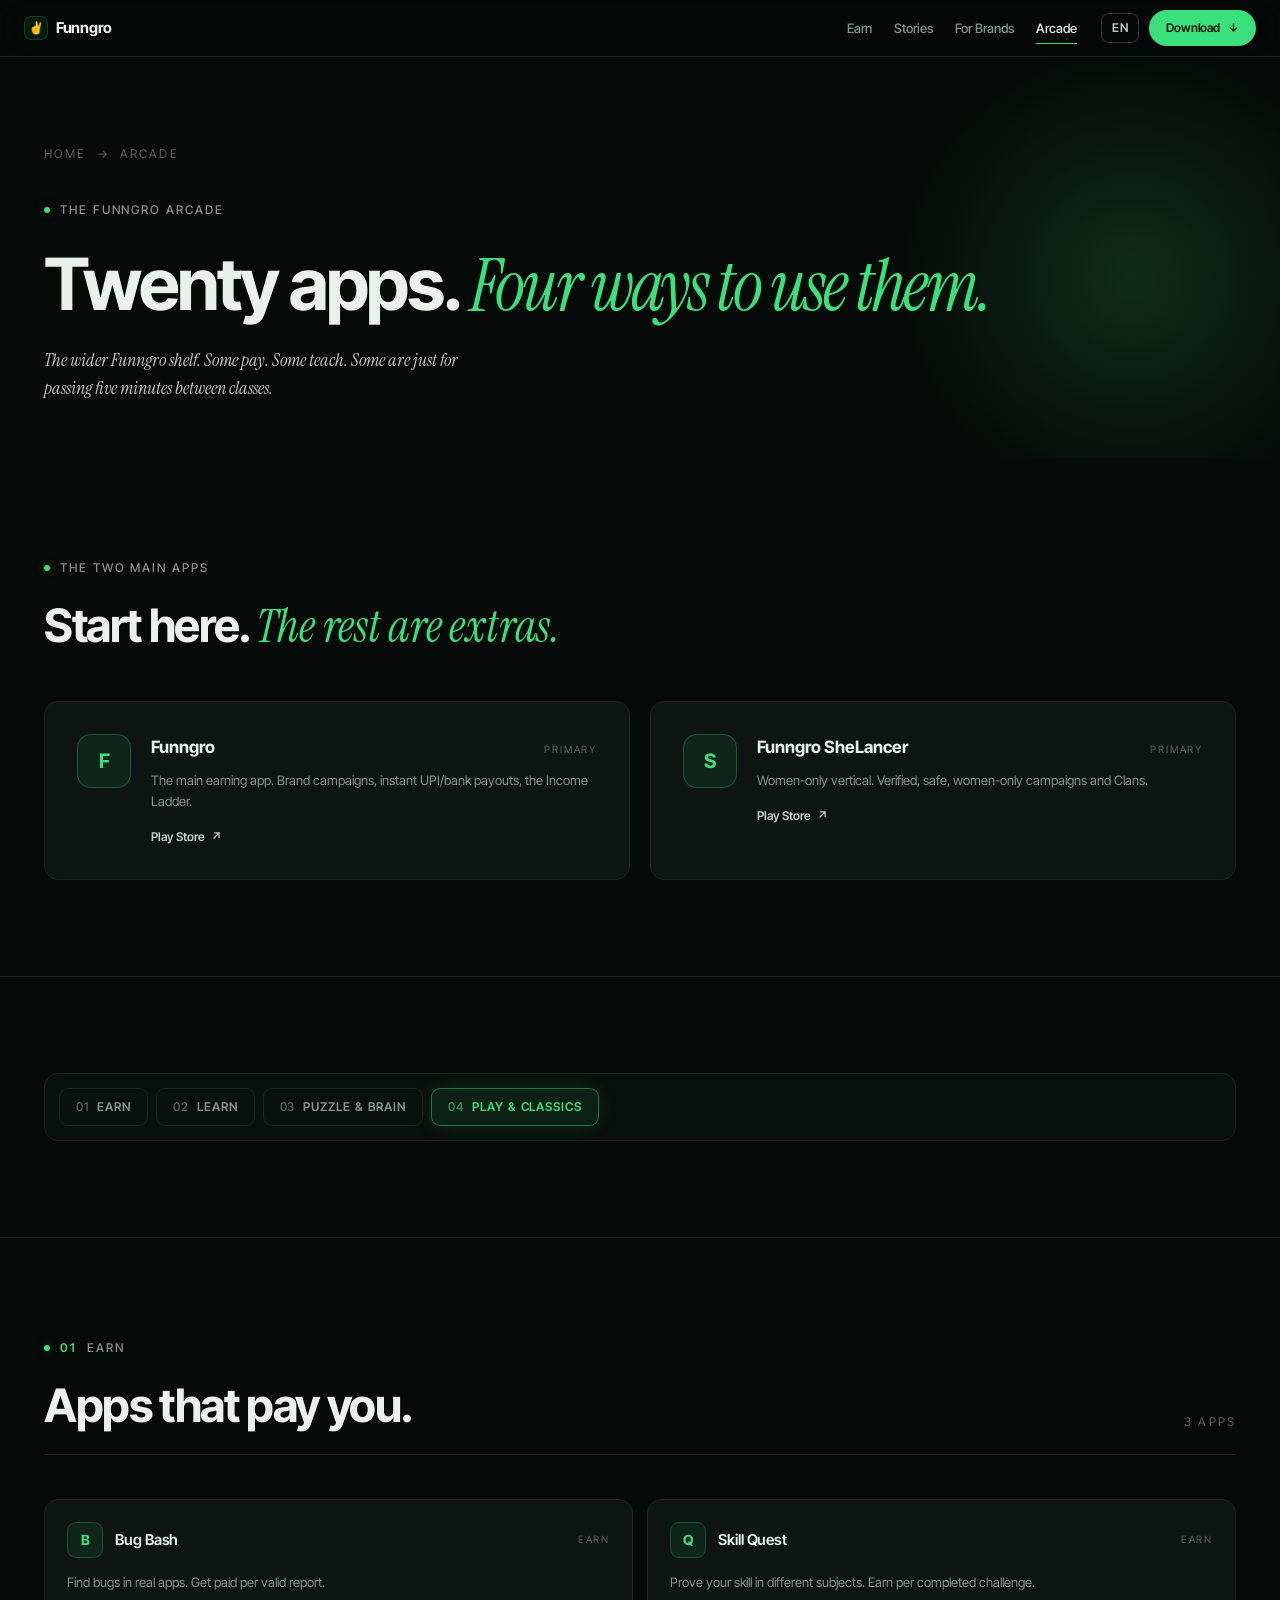
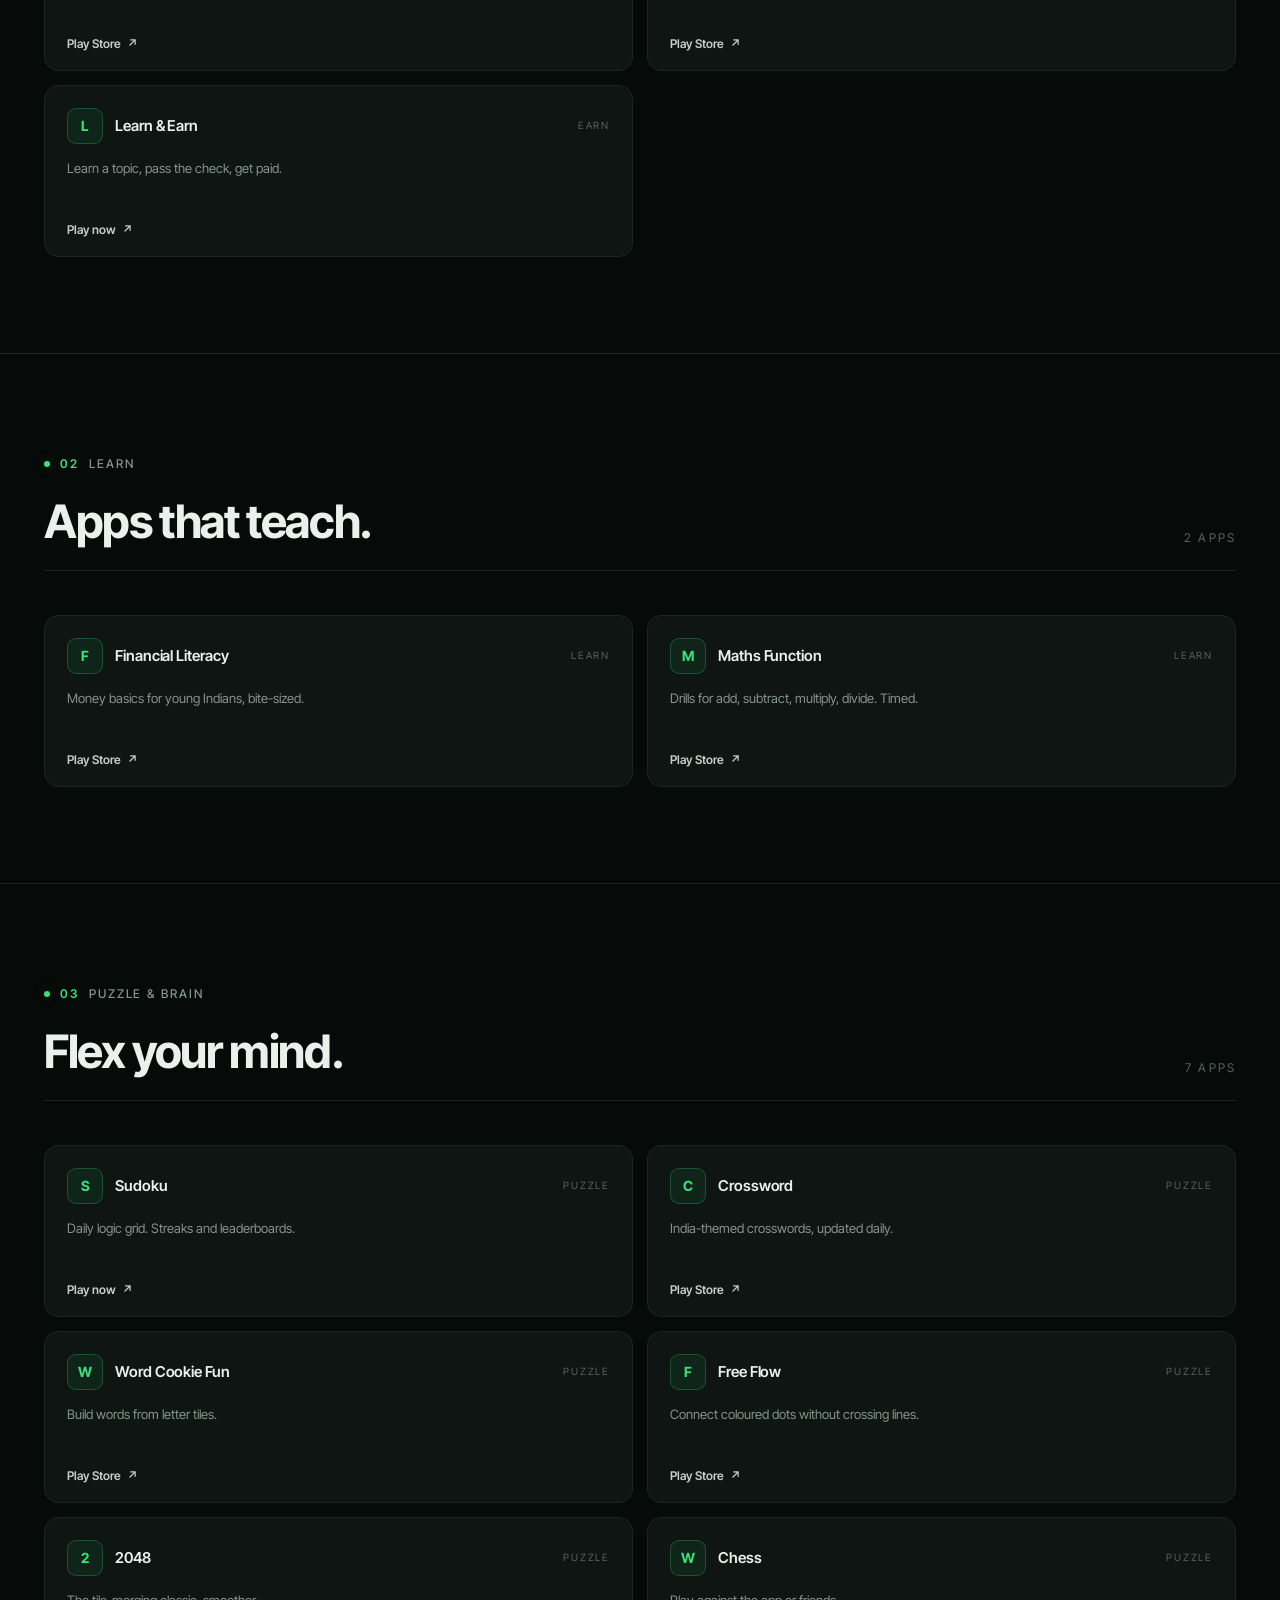
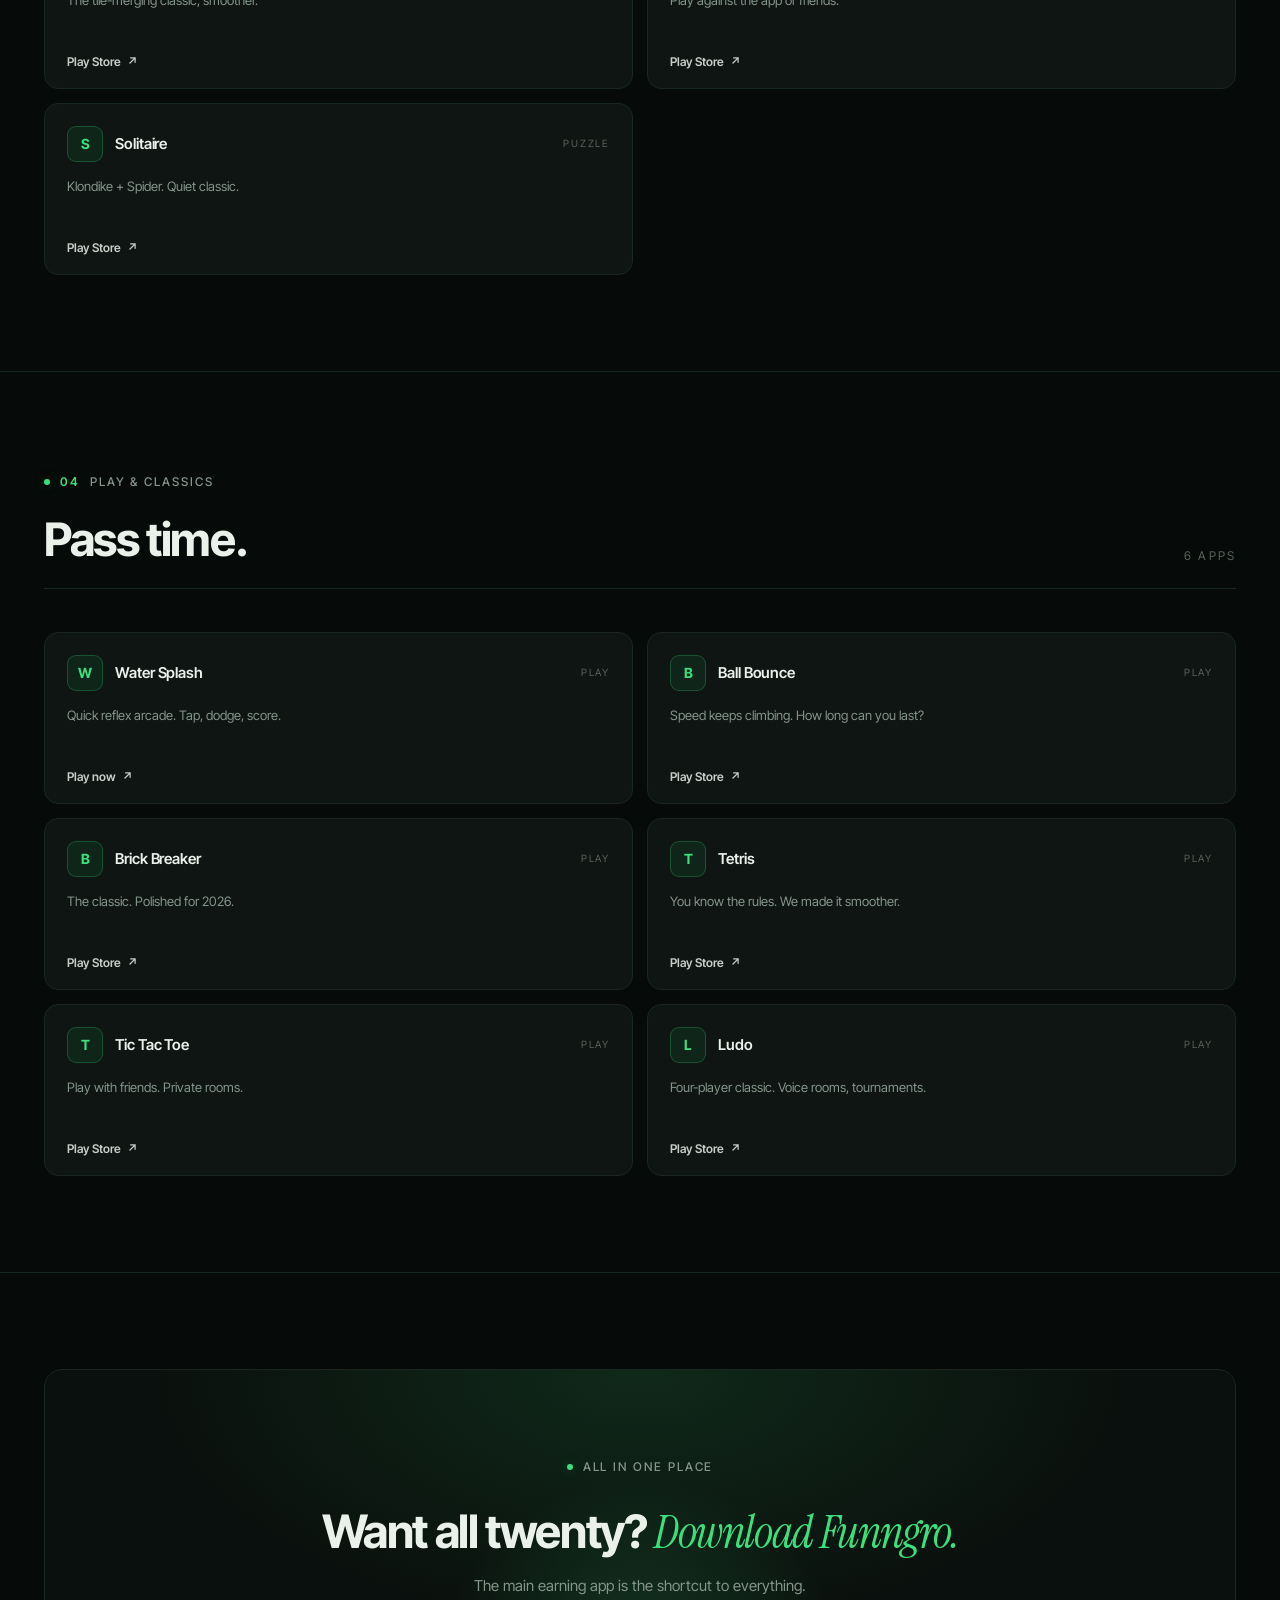
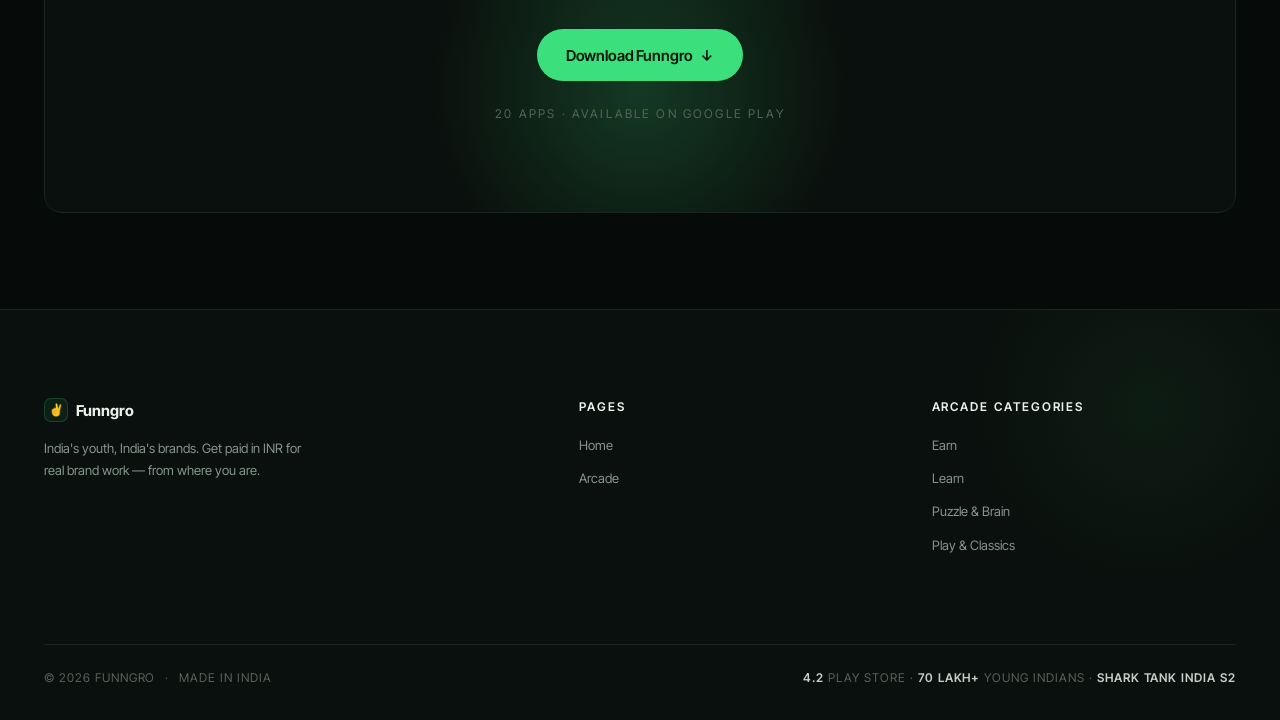
==== arcade.html @ df50f599 "Add files via upload" ====
<!doctype html>
<html lang="en">
<head>
<meta charset="utf-8" />
<meta name="viewport" content="width=device-width,initial-scale=1,viewport-fit=cover" />
<meta name="theme-color" content="#060A08" />

<title>Funngro Arcade — twenty apps across earn, learn, puzzle &amp; play</title>
<meta name="description" content="Funngro Arcade is the wider Funngro shelf: twenty apps across four categories — Earn, Learn, Puzzle &amp; Brain and Play &amp; Classics." />
<link rel="canonical" href="https://REPLACE-ME.vercel.app/arcade.html" />

<meta property="og:type" content="website" />
<meta property="og:title" content="Funngro Arcade — twenty apps across four categories" />
<meta property="og:description" content="Some pay, some teach, some are for passing five minutes between classes." />
<meta property="og:image" content="./og-image.png" />
<meta name="twitter:card" content="summary_large_image" />
<meta name="twitter:title" content="Funngro Arcade — twenty apps across four categories" />
<meta name="twitter:description" content="Earn, Learn, Puzzle &amp; Brain, Play &amp; Classics — the wider Funngro shelf." />

<link rel="preconnect" href="https://fonts.googleapis.com">
<link rel="preconnect" href="https://fonts.gstatic.com" crossorigin>
<link href="https://fonts.googleapis.com/css2?family=Inter+Tight:wght@400;500;600;700;800&family=Instrument+Serif:ital@0;1&display=swap" rel="stylesheet">
<link rel="stylesheet" href="./styles.css">
</head>
<body>

<header class="header" id="site-header">
  <div class="header-inner">
    <a href="./index.html" class="brand" aria-label="Funngro home">
      <span class="brand-mark" aria-hidden="true">✌</span><span>Funngro</span>
    </a>

    <button class="nav-toggle" type="button" aria-label="Toggle navigation" aria-expanded="false" aria-controls="site-nav">
      <span></span>
    </button>

    <nav class="nav" id="site-nav" aria-label="Primary">
      <a href="./index.html">Earn</a>
      <a href="./index.html#stories">Stories</a>
      <a href="./index.html#brands">For Brands</a>
      <a href="./arcade.html" class="active">Arcade</a>
    </nav>

    <div class="header-actions">
      <button class="lang" type="button" aria-label="Language: English">EN</button>
      <a class="btn btn-primary btn-sm" href="https://play.google.com/store/apps/details?id=com.funngro" target="_blank" rel="noopener">Download <span class="arrow down" aria-hidden="true">↓</span></a>
    </div>
  </div>
</header>

<main>

<!-- ARCADE HERO -->
<section class="arcade-hero">
  <div class="container">
    <nav class="crumbs reveal" aria-label="Breadcrumb">
      <a href="./index.html">Home</a>
      <span aria-hidden="true">→</span>
      <span aria-current="page">Arcade</span>
    </nav>
    <div class="reveal">
      <div class="section-label">The Funngro Arcade</div>
      <h1 class="arcade-title">Twenty apps. <em>Four ways to use them.</em></h1>
      <p class="arcade-lede">The wider Funngro shelf. Some pay. Some teach. Some are just for passing five minutes between classes.</p>
    </div>
  </div>
</section>

<!-- TWO MAIN APPS -->
<section class="section section--flush">
  <div class="container">
    <div class="reveal">
      <div class="section-label">The two main apps</div>
      <h2 class="h2">Start here. <em class="accent-i">The rest are extras.</em></h2>
    </div>
    <div class="twoapps reveal">
      <a class="twoapp" href="https://play.google.com/store/apps/details?id=com.funngro" target="_blank" rel="noopener">
        <span class="twoapp-tile" aria-hidden="true">F</span>
        <div>
          <div class="twoapp-head"><h3 class="twoapp-name">Funngro</h3><span class="twoapp-tag">Primary</span></div>
          <p class="twoapp-desc">The main earning app. Brand campaigns, instant UPI/bank payouts, the Income Ladder.</p>
          <span class="twoapp-cta">Play Store <span class="arrow" aria-hidden="true">↗</span></span>
        </div>
      </a>
      <a class="twoapp" href="https://play.google.com/store/apps/details?id=com.funngro" target="_blank" rel="noopener">
        <span class="twoapp-tile" aria-hidden="true">S</span>
        <div>
          <div class="twoapp-head"><h3 class="twoapp-name">Funngro SheLancer</h3><span class="twoapp-tag">Primary</span></div>
          <p class="twoapp-desc">Women-only vertical. Verified, safe, women-only campaigns and Clans.</p>
          <span class="twoapp-cta">Play Store <span class="arrow" aria-hidden="true">↗</span></span>
        </div>
      </a>
    </div>
  </div>
</section>

<!-- CATEGORY NAV -->
<section class="section">
  <div class="container">
    <nav class="catnav reveal" id="catnav" aria-label="Arcade categories">
      <button class="catbtn" data-cat="earn" type="button"><span class="num">01</span>Earn</button>
      <button class="catbtn" data-cat="learn" type="button"><span class="num">02</span>Learn</button>
      <button class="catbtn" data-cat="puzzle" type="button"><span class="num">03</span>Puzzle &amp; Brain</button>
      <button class="catbtn" data-cat="play" type="button"><span class="num">04</span>Play &amp; Classics</button>
    </nav>
  </div>
</section>

<!-- SECTION 01 — EARN -->
<section class="section" id="cat-earn">
  <div class="container">
    <div class="cat-section-head reveal">
      <div class="section-label"><span class="num">01</span> Earn</div>
      <h2 class="h2">Apps that pay you.</h2>
      <span class="cat-section-count">3 apps</span>
    </div>
    <ul class="cat-grid" data-stagger>
      <li><article class="acard">
        <div class="acard-head"><span class="acard-tile" aria-hidden="true">B</span><h3 class="acard-title">Bug Bash</h3><span class="acard-tag">Earn</span></div>
        <p class="acard-desc">Find bugs in real apps. Get paid per valid report.</p>
        <a class="acard-cta" href="https://play.google.com/store/apps/details?id=com.funngro" target="_blank" rel="noopener" aria-label="Play Store — Bug Bash">Play Store <span class="arrow" aria-hidden="true">↗</span></a>
      </article></li>
      <li><article class="acard">
        <div class="acard-head"><span class="acard-tile" aria-hidden="true">Q</span><h3 class="acard-title">Skill Quest</h3><span class="acard-tag">Earn</span></div>
        <p class="acard-desc">Prove your skill in different subjects. Earn per completed challenge.</p>
        <a class="acard-cta" href="https://play.google.com/store/apps/details?id=com.funngro" target="_blank" rel="noopener" aria-label="Play Store — Skill Quest">Play Store <span class="arrow" aria-hidden="true">↗</span></a>
      </article></li>
      <li><article class="acard">
        <div class="acard-head"><span class="acard-tile" aria-hidden="true">L</span><h3 class="acard-title">Learn &amp; Earn</h3><span class="acard-tag">Earn</span></div>
        <p class="acard-desc">Learn a topic, pass the check, get paid.</p>
        <a class="acard-cta" href="https://play.google.com/store/apps/details?id=com.funngro" target="_blank" rel="noopener" aria-label="Play now — Learn and Earn">Play now <span class="arrow" aria-hidden="true">↗</span></a>
      </article></li>
    </ul>
  </div>
</section>

<!-- SECTION 02 — LEARN -->
<section class="section" id="cat-learn">
  <div class="container">
    <div class="cat-section-head reveal">
      <div class="section-label"><span class="num">02</span> Learn</div>
      <h2 class="h2">Apps that teach.</h2>
      <span class="cat-section-count">2 apps</span>
    </div>
    <ul class="cat-grid" data-stagger>
      <li><article class="acard">
        <div class="acard-head"><span class="acard-tile" aria-hidden="true">F</span><h3 class="acard-title">Financial Literacy</h3><span class="acard-tag">Learn</span></div>
        <p class="acard-desc">Money basics for young Indians, bite-sized.</p>
        <a class="acard-cta" href="https://play.google.com/store/apps/details?id=com.funngro" target="_blank" rel="noopener" aria-label="Play Store — Financial Literacy">Play Store <span class="arrow" aria-hidden="true">↗</span></a>
      </article></li>
      <li><article class="acard">
        <div class="acard-head"><span class="acard-tile" aria-hidden="true">M</span><h3 class="acard-title">Maths Function</h3><span class="acard-tag">Learn</span></div>
        <p class="acard-desc">Drills for add, subtract, multiply, divide. Timed.</p>
        <a class="acard-cta" href="https://play.google.com/store/apps/details?id=com.funngro" target="_blank" rel="noopener" aria-label="Play Store — Maths Function">Play Store <span class="arrow" aria-hidden="true">↗</span></a>
      </article></li>
    </ul>
  </div>
</section>

<!-- SECTION 03 — PUZZLE & BRAIN -->
<section class="section" id="cat-puzzle">
  <div class="container">
    <div class="cat-section-head reveal">
      <div class="section-label"><span class="num">03</span> Puzzle &amp; Brain</div>
      <h2 class="h2">Flex your mind.</h2>
      <span class="cat-section-count">7 apps</span>
    </div>
    <ul class="cat-grid" data-stagger>
      <li><article class="acard">
        <div class="acard-head"><span class="acard-tile" aria-hidden="true">S</span><h3 class="acard-title">Sudoku</h3><span class="acard-tag">Puzzle</span></div>
        <p class="acard-desc">Daily logic grid. Streaks and leaderboards.</p>
        <a class="acard-cta" href="https://play.google.com/store/apps/details?id=com.funngro" target="_blank" rel="noopener" aria-label="Play now — Sudoku">Play now <span class="arrow" aria-hidden="true">↗</span></a>
      </article></li>
      <li><article class="acard">
        <div class="acard-head"><span class="acard-tile" aria-hidden="true">C</span><h3 class="acard-title">Crossword</h3><span class="acard-tag">Puzzle</span></div>
        <p class="acard-desc">India-themed crosswords, updated daily.</p>
        <a class="acard-cta" href="https://play.google.com/store/apps/details?id=com.funngro" target="_blank" rel="noopener" aria-label="Play Store — Crossword">Play Store <span class="arrow" aria-hidden="true">↗</span></a>
      </article></li>
      <li><article class="acard">
        <div class="acard-head"><span class="acard-tile" aria-hidden="true">W</span><h3 class="acard-title">Word Cookie Fun</h3><span class="acard-tag">Puzzle</span></div>
        <p class="acard-desc">Build words from letter tiles.</p>
        <a class="acard-cta" href="https://play.google.com/store/apps/details?id=com.funngro" target="_blank" rel="noopener" aria-label="Play Store — Word Cookie Fun">Play Store <span class="arrow" aria-hidden="true">↗</span></a>
      </article></li>
      <li><article class="acard">
        <div class="acard-head"><span class="acard-tile" aria-hidden="true">F</span><h3 class="acard-title">Free Flow</h3><span class="acard-tag">Puzzle</span></div>
        <p class="acard-desc">Connect coloured dots without crossing lines.</p>
        <a class="acard-cta" href="https://play.google.com/store/apps/details?id=com.funngro" target="_blank" rel="noopener" aria-label="Play Store — Free Flow">Play Store <span class="arrow" aria-hidden="true">↗</span></a>
      </article></li>
      <li><article class="acard">
        <div class="acard-head"><span class="acard-tile" aria-hidden="true">2</span><h3 class="acard-title">2048</h3><span class="acard-tag">Puzzle</span></div>
        <p class="acard-desc">The tile-merging classic, smoother.</p>
        <a class="acard-cta" href="https://play.google.com/store/apps/details?id=com.funngro" target="_blank" rel="noopener" aria-label="Play Store — 2048">Play Store <span class="arrow" aria-hidden="true">↗</span></a>
      </article></li>
      <li><article class="acard">
        <div class="acard-head"><span class="acard-tile" aria-hidden="true">W</span><h3 class="acard-title">Chess</h3><span class="acard-tag">Puzzle</span></div>
        <p class="acard-desc">Play against the app or friends.</p>
        <a class="acard-cta" href="https://play.google.com/store/apps/details?id=com.funngro" target="_blank" rel="noopener" aria-label="Play Store — Chess">Play Store <span class="arrow" aria-hidden="true">↗</span></a>
      </article></li>
      <li><article class="acard">
        <div class="acard-head"><span class="acard-tile" aria-hidden="true">S</span><h3 class="acard-title">Solitaire</h3><span class="acard-tag">Puzzle</span></div>
        <p class="acard-desc">Klondike + Spider. Quiet classic.</p>
        <a class="acard-cta" href="https://play.google.com/store/apps/details?id=com.funngro" target="_blank" rel="noopener" aria-label="Play Store — Solitaire">Play Store <span class="arrow" aria-hidden="true">↗</span></a>
      </article></li>
    </ul>
  </div>
</section>

<!-- SECTION 04 — PLAY & CLASSICS -->
<section class="section" id="cat-play">
  <div class="container">
    <div class="cat-section-head reveal">
      <div class="section-label"><span class="num">04</span> Play &amp; Classics</div>
      <h2 class="h2">Pass time.</h2>
      <span class="cat-section-count">6 apps</span>
    </div>
    <ul class="cat-grid" data-stagger>
      <li><article class="acard">
        <div class="acard-head"><span class="acard-tile" aria-hidden="true">W</span><h3 class="acard-title">Water Splash</h3><span class="acard-tag">Play</span></div>
        <p class="acard-desc">Quick reflex arcade. Tap, dodge, score.</p>
        <a class="acard-cta" href="https://play.google.com/store/apps/details?id=com.funngro" target="_blank" rel="noopener" aria-label="Play now — Water Splash">Play now <span class="arrow" aria-hidden="true">↗</span></a>
      </article></li>
      <li><article class="acard">
        <div class="acard-head"><span class="acard-tile" aria-hidden="true">B</span><h3 class="acard-title">Ball Bounce</h3><span class="acard-tag">Play</span></div>
        <p class="acard-desc">Speed keeps climbing. How long can you last?</p>
        <a class="acard-cta" href="https://play.google.com/store/apps/details?id=com.funngro" target="_blank" rel="noopener" aria-label="Play Store — Ball Bounce">Play Store <span class="arrow" aria-hidden="true">↗</span></a>
      </article></li>
      <li><article class="acard">
        <div class="acard-head"><span class="acard-tile" aria-hidden="true">B</span><h3 class="acard-title">Brick Breaker</h3><span class="acard-tag">Play</span></div>
        <p class="acard-desc">The classic. Polished for 2026.</p>
        <a class="acard-cta" href="https://play.google.com/store/apps/details?id=com.funngro" target="_blank" rel="noopener" aria-label="Play Store — Brick Breaker">Play Store <span class="arrow" aria-hidden="true">↗</span></a>
      </article></li>
      <li><article class="acard">
        <div class="acard-head"><span class="acard-tile" aria-hidden="true">T</span><h3 class="acard-title">Tetris</h3><span class="acard-tag">Play</span></div>
        <p class="acard-desc">You know the rules. We made it smoother.</p>
        <a class="acard-cta" href="https://play.google.com/store/apps/details?id=com.funngro" target="_blank" rel="noopener" aria-label="Play Store — Tetris">Play Store <span class="arrow" aria-hidden="true">↗</span></a>
      </article></li>
      <li><article class="acard">
        <div class="acard-head"><span class="acard-tile" aria-hidden="true">T</span><h3 class="acard-title">Tic Tac Toe</h3><span class="acard-tag">Play</span></div>
        <p class="acard-desc">Play with friends. Private rooms.</p>
        <a class="acard-cta" href="https://play.google.com/store/apps/details?id=com.funngro" target="_blank" rel="noopener" aria-label="Play Store — Tic Tac Toe">Play Store <span class="arrow" aria-hidden="true">↗</span></a>
      </article></li>
      <li><article class="acard">
        <div class="acard-head"><span class="acard-tile" aria-hidden="true">L</span><h3 class="acard-title">Ludo</h3><span class="acard-tag">Play</span></div>
        <p class="acard-desc">Four-player classic. Voice rooms, tournaments.</p>
        <a class="acard-cta" href="https://play.google.com/store/apps/details?id=com.funngro" target="_blank" rel="noopener" aria-label="Play Store — Ludo">Play Store <span class="arrow" aria-hidden="true">↗</span></a>
      </article></li>
    </ul>
  </div>
</section>

<!-- FINAL CTA -->
<section class="section">
  <div class="container">
    <div class="arcade-cta reveal reveal--scale">
      <div class="section-label">All in one place</div>
      <h2 class="arcade-cta-title">Want all twenty? <em>Download Funngro.</em></h2>
      <p class="arcade-cta-lede">The main earning app is the shortcut to everything.</p>
      <a class="btn btn-primary btn-lg" href="https://play.google.com/store/apps/details?id=com.funngro" target="_blank" rel="noopener">Download Funngro <span class="arrow down" aria-hidden="true">↓</span></a>
      <p class="arcade-cta-meta">20 apps · available on Google Play</p>
    </div>
  </div>
</section>

</main>

<footer class="footer">
  <div class="container">
    <div class="footer-grid">
      <div class="footer-brand">
        <div class="footer-logo"><span class="footer-mark" aria-hidden="true">✌</span><span>Funngro</span></div>
        <p class="footer-blurb">India's youth, India's brands. Get paid in INR for real brand work — from where you are.</p>
      </div>

      <div class="footer-col">
        <h3 class="footer-col-title">Pages</h3>
        <ul>
          <li><a href="./index.html">Home</a></li>
          <li><a href="./arcade.html">Arcade</a></li>
        </ul>
      </div>

      <div class="footer-col">
        <h3 class="footer-col-title">Arcade Categories</h3>
        <ul>
          <li><a href="#cat-earn">Earn</a></li>
          <li><a href="#cat-learn">Learn</a></li>
          <li><a href="#cat-puzzle">Puzzle &amp; Brain</a></li>
          <li><a href="#cat-play">Play &amp; Classics</a></li>
        </ul>
      </div>
    </div>

    <div class="footer-bar">
      <span>© 2026 FUNNGRO</span>
      <span>·</span>
      <span>MADE IN INDIA</span>
      <span style="margin-left:auto"><strong>4.2</strong> PLAY STORE · <strong>70 LAKH+</strong> YOUNG INDIANS · <strong>SHARK TANK INDIA S2</strong></span>
    </div>
  </div>
</footer>

<script src="./script.js" defer></script>
</body>
</html>
---- styles.css ----
/* =========================================================
   Funngro — Professional animated design system
   Static-site ready. No build step. No dependencies.
   ========================================================= */

*,*::before,*::after{box-sizing:border-box;margin:0;padding:0}

:root{
  --bg:#060A08;
  --bg-elev:#0A100D;
  --surface:#0E1512;
  --surface-hi:#131C17;
  --surface-hov:#172420;

  --border:#1A2620;
  --border-hi:#263830;

  --text:#EAF1EB;
  --text-soft:#C4CEC6;
  --text-muted:#84958B;
  --text-dim:#566459;

  --accent:#3BE07C;
  --accent-soft:#6FF0A0;
  --accent-ink:#04150B;
  --accent-glow:rgba(59,224,124,.28);
  --accent-tint:rgba(59,224,124,.08);

  --serif:'Instrument Serif','Iowan Old Style',Georgia,serif;
  --sans:'Inter Tight',-apple-system,BlinkMacSystemFont,'Segoe UI',sans-serif;

  --max:1240px;
  --pad:24px;

  --r-sm:8px;
  --r-md:12px;
  --r-lg:16px;
  --r-pill:999px;

  /* Premium easings */
  --ease:cubic-bezier(.4,0,.2,1);
  --ease-out:cubic-bezier(.16,1,.3,1);
  --ease-expo:cubic-bezier(.19,1,.22,1);
  --ease-circ:cubic-bezier(.075,.82,.165,1);
  --ease-spring:cubic-bezier(.34,1.56,.64,1);
}

html{scroll-behavior:smooth}
body{
  background:var(--bg);
  color:var(--text);
  font-family:var(--sans);
  font-size:15px;
  line-height:1.55;
  -webkit-font-smoothing:antialiased;
  overflow-x:hidden;
}
img,svg{display:block;max-width:100%}
a{color:inherit;text-decoration:none}
button{font:inherit;cursor:pointer;background:none;border:none;color:inherit}
:focus-visible{outline:2px solid var(--accent);outline-offset:3px;border-radius:4px}

/* ---------- SCROLL PROGRESS BAR ---------- */
.scroll-progress{
  position:fixed;top:0;left:0;height:2px;width:0;
  background:linear-gradient(90deg,var(--accent),var(--accent-soft));
  z-index:100;pointer-events:none;
  box-shadow:0 0 12px var(--accent-glow);
  transition:width .08s linear;
}

/* ---------- LAYOUT ---------- */
.container{width:100%;max-width:var(--max);margin:0 auto;padding:0 var(--pad)}
.section{padding:96px 0;border-top:1px solid var(--border);position:relative}
.section--flush{border-top:none}
.accent-i{font-family:var(--serif);font-style:italic;font-weight:400;color:var(--accent);letter-spacing:-.005em}

/* ---------- HEADER ---------- */
.header{
  position:sticky;top:0;z-index:60;
  background:rgba(6,10,8,.78);
  backdrop-filter:saturate(180%) blur(16px);
  -webkit-backdrop-filter:saturate(180%) blur(16px);
  border-bottom:1px solid var(--border);
}
.header-inner{max-width:1440px;margin:0 auto;height:56px;padding:0 var(--pad);display:flex;align-items:center;gap:24px}
.brand{display:inline-flex;align-items:center;gap:8px;font-weight:700;letter-spacing:-.02em;font-size:15px}
.brand-mark{display:grid;place-items:center;width:24px;height:24px;border-radius:7px;background:var(--accent-tint);color:var(--accent);font-size:12px;border:1px solid rgba(59,224,124,.2);transition:transform .5s var(--ease-spring)}
.brand:hover .brand-mark{transform:rotate(-14deg) scale(1.1)}

.nav{display:flex;align-items:center;gap:22px;margin-left:auto}
.nav a{font-size:13px;color:var(--text-muted);font-weight:500;position:relative;transition:color .3s var(--ease)}
.nav a::after{content:'';position:absolute;left:0;right:0;bottom:-6px;height:1px;background:var(--accent);transform:scaleX(0);transform-origin:left;transition:transform .45s var(--ease-expo)}
.nav a:hover{color:var(--text)}
.nav a:hover::after{transform:scaleX(1)}
.nav a.active{color:var(--text)}
.nav a.active::after{transform:scaleX(1)}

.header-actions{display:flex;align-items:center;gap:10px}
.lang{height:30px;padding:0 10px;border-radius:8px;border:1px solid var(--border-hi);color:var(--text-soft);font-size:12px;font-weight:600;letter-spacing:.04em;transition:all .3s var(--ease)}
.lang:hover{border-color:var(--accent);color:var(--accent)}

.nav-toggle{display:none;width:38px;height:38px;border-radius:9px;border:1px solid var(--border-hi);align-items:center;justify-content:center;color:var(--text-soft);transition:all .3s var(--ease)}
.nav-toggle:hover{border-color:var(--accent);color:var(--accent)}
.nav-toggle span{display:block;width:16px;height:1.5px;background:currentColor;position:relative;transition:background .2s var(--ease)}
.nav-toggle span::before,.nav-toggle span::after{content:'';position:absolute;left:0;width:16px;height:1.5px;background:currentColor;transition:transform .4s var(--ease-expo),top .4s var(--ease-expo)}
.nav-toggle span::before{top:-5px}
.nav-toggle span::after{top:5px}
.header.nav-open .nav-toggle span{background:transparent}
.header.nav-open .nav-toggle span::before{top:0;transform:rotate(45deg)}
.header.nav-open .nav-toggle span::after{top:0;transform:rotate(-45deg)}

@media (max-width:960px){
  .nav{
    position:fixed;top:56px;left:0;right:0;
    background:var(--bg-elev);
    border-bottom:1px solid var(--border);
    flex-direction:column;align-items:stretch;
    padding:16px var(--pad) 24px;
    gap:0;margin-left:0;z-index:55;
    transform:translateY(-120%);
    transition:transform .5s var(--ease-expo);
    box-shadow:0 30px 60px -20px rgba(0,0,0,.7);
  }
  .nav a{padding:14px 0;font-size:15px;border-bottom:1px solid var(--border)}
  .nav a::after{display:none}
  .nav a:last-child{border-bottom:none}
  .header.nav-open .nav{transform:translateY(0)}
  .nav-toggle{display:inline-flex;margin-left:auto}
  .header-actions{margin-left:8px}
}
@media (max-width:480px){.lang{display:none}}

/* ---------- BUTTONS ---------- */
.btn{display:inline-flex;align-items:center;justify-content:center;gap:8px;height:44px;padding:0 22px;border-radius:var(--r-pill);border:1px solid transparent;font-size:13px;font-weight:600;letter-spacing:-.01em;white-space:nowrap;position:relative;overflow:hidden;transition:transform .4s var(--ease-spring),background .3s var(--ease),box-shadow .4s var(--ease),border-color .3s var(--ease)}
.btn::before{content:'';position:absolute;inset:0;background:radial-gradient(circle at var(--mx,50%) var(--my,50%),rgba(255,255,255,.15),transparent 40%);opacity:0;transition:opacity .4s var(--ease)}
.btn:hover::before{opacity:1}
.btn:active{transform:translateY(1px) scale(.98)}
.btn-sm{height:36px;padding:0 16px;font-size:12px}
.btn-lg{height:52px;padding:0 28px;font-size:15px}
.btn-primary{background:var(--accent);color:var(--accent-ink)}
.btn-primary:hover{background:var(--accent-soft);transform:translateY(-2px);box-shadow:0 12px 32px -10px var(--accent-glow),0 0 0 6px var(--accent-tint)}
.btn-secondary{background:var(--surface);border-color:var(--border-hi);color:var(--text)}
.btn-secondary:hover{background:var(--surface-hov);border-color:#3A5044;transform:translateY(-2px)}
.btn .arrow{display:inline-block;transition:transform .45s var(--ease-spring)}
.btn:hover .arrow{transform:translateX(3px)}
.btn:hover .arrow.down{transform:translateY(3px)}

/* ---------- SECTION LABEL ---------- */
.section-label{display:inline-flex;align-items:center;gap:10px;font-size:12px;font-weight:500;letter-spacing:.16em;text-transform:uppercase;color:var(--text-muted);margin-bottom:16px}
.section-label::before{content:'';width:6px;height:6px;border-radius:50%;background:var(--accent);box-shadow:0 0 12px var(--accent-glow);animation:dotPulse 2.4s var(--ease) infinite}
.section-label .num{color:var(--accent);font-weight:600}
@keyframes dotPulse{
  0%,100%{opacity:1;transform:scale(1);box-shadow:0 0 12px var(--accent-glow)}
  50%{opacity:.6;transform:scale(1.2);box-shadow:0 0 20px var(--accent-glow)}
}

/* ---------- HEADINGS ---------- */
.h2{margin-top:6px;font-size:clamp(28px,3.6vw,48px);line-height:1.14;letter-spacing:-.03em;font-weight:700;max-width:22ch}
.lede{margin-top:16px;max-width:62ch;color:var(--text-muted);font-size:15px;line-height:1.65}

/* ---------- REVEAL SYSTEM (premium) ---------- */
.reveal{
  opacity:0;
  transform:translateY(32px);
  transition:
    opacity .9s var(--ease-expo),
    transform .9s var(--ease-expo);
  transition-delay:calc(var(--i, 0) * 60ms);
  will-change:opacity,transform;
}
.reveal.in{opacity:1;transform:translateY(0)}
.reveal--left{transform:translateX(-40px)}
.reveal--left.in{transform:translateX(0)}
.reveal--right{transform:translateX(40px)}
.reveal--right.in{transform:translateX(0)}
.reveal--scale{transform:scale(.94) translateY(20px)}
.reveal--scale.in{transform:scale(1) translateY(0)}

/* Text mask reveal for hero title */
.mask-line{display:block;overflow:hidden;padding-bottom:.08em}
.mask-line > span{display:inline-block;transform:translateY(110%);transition:transform 1.1s var(--ease-expo)}
.hero.in .mask-line > span,
.mask-line.in > span{transform:translateY(0)}
.mask-line:nth-child(2) > span{transition-delay:.08s}
.mask-line:nth-child(3) > span{transition-delay:.16s}

/* ---------- STAT ---------- */
.stat{padding:24px 0;border-top:1px solid var(--border)}
.stat-value{font-size:clamp(28px,3.4vw,40px);font-weight:700;letter-spacing:-.03em;color:var(--accent);line-height:1;font-variant-numeric:tabular-nums}
.stat-label{margin-top:10px;font-size:12px;letter-spacing:.14em;text-transform:uppercase;color:var(--text-muted)}

/* ---------- HERO ---------- */
.hero{position:relative;padding:120px 0 96px;overflow:hidden}
.hero-glow{position:absolute;border-radius:50%;pointer-events:none;filter:blur(60px);opacity:.55;z-index:0;transition:transform 1.2s var(--ease-out)}
.hero-glow--a{width:560px;height:560px;right:-10%;top:10%;background:radial-gradient(closest-side,rgba(59,224,124,.35),transparent 70%);animation:floatSlow 14s ease-in-out infinite}
.hero-glow--b{width:420px;height:420px;left:-8%;bottom:-20%;background:radial-gradient(closest-side,rgba(59,224,124,.18),transparent 70%);animation:floatSlow 18s ease-in-out infinite reverse}

/* Cursor spotlight (subtle) */
.hero-spotlight{
  position:absolute;inset:0;pointer-events:none;z-index:0;
  background:radial-gradient(600px circle at var(--cx,50%) var(--cy,50%),rgba(59,224,124,.06),transparent 60%);
  transition:background .3s var(--ease);
}

.hero-grid{position:relative;z-index:1;display:grid;grid-template-columns:minmax(0,1.15fr) minmax(0,.85fr);gap:80px;align-items:center}
.hero-title{margin-top:20px;font-size:clamp(40px,6vw,72px);line-height:1.02;letter-spacing:-.038em;font-weight:700;max-width:13ch}
.hero-title em{font-family:var(--serif);font-style:italic;font-weight:400;color:var(--accent)}
.hero-lede{margin-top:24px;max-width:52ch;color:var(--text-muted);font-size:15px;line-height:1.7}
.hero-ctas{margin-top:32px;display:flex;flex-wrap:wrap;gap:12px}
.hero-meta{margin-top:32px;display:flex;flex-wrap:wrap;align-items:center;gap:16px;font-size:12px;letter-spacing:.1em;text-transform:uppercase;color:var(--text-dim)}
.hero-meta strong{color:var(--text-soft);font-weight:600}
.hero-meta .star{color:var(--accent)}
.hero-meta .dot{width:3px;height:3px;border-radius:50%;background:var(--text-dim)}

.hero-visual{position:relative;display:flex;justify-content:center;align-items:center;min-height:520px}
.phone-wrap{position:relative;animation:floatPhone 7s ease-in-out infinite;will-change:transform}
@keyframes floatPhone{
  0%,100%{transform:translateY(0) rotate(0deg)}
  50%{transform:translateY(-18px) rotate(-.6deg)}
}
.float-badge{
  position:absolute;display:inline-flex;align-items:center;gap:8px;
  padding:10px 14px;border-radius:14px;
  background:rgba(14,21,18,.92);backdrop-filter:blur(10px);
  border:1px solid var(--border-hi);
  font-size:12px;font-weight:600;color:var(--text);
  box-shadow:0 20px 40px -12px rgba(0,0,0,.6),0 0 0 1px rgba(59,224,124,.06) inset;
  white-space:nowrap;z-index:3;
  transition:transform .5s var(--ease-spring),border-color .3s var(--ease);
}
.float-badge:hover{border-color:var(--accent);transform:scale(1.05)}
.float-badge .ic{display:grid;place-items:center;width:24px;height:24px;border-radius:7px;background:var(--accent-tint);color:var(--accent);font-size:12px}
.float-badge--a{top:8%;left:-8%;animation:floatBadge 5.5s ease-in-out infinite}
.float-badge--b{top:38%;right:-10%;animation:floatBadge 6.2s ease-in-out .5s infinite reverse}
.float-badge--c{bottom:12%;left:-4%;animation:floatBadge 7s ease-in-out 1s infinite}
@keyframes floatBadge{
  0%,100%{transform:translateY(0) translateX(0)}
  33%{transform:translateY(-12px) translateX(4px)}
  66%{transform:translateY(8px) translateX(-3px)}
}

.phone{position:relative;width:100%;max-width:320px;aspect-ratio:9/19;border-radius:42px;padding:10px;background:linear-gradient(180deg,#1A211D 0%,#0D120F 100%);border:1px solid var(--border-hi);box-shadow:0 50px 100px -20px rgba(0,0,0,.75),0 0 0 1px rgba(255,255,255,.02) inset,0 0 60px -20px var(--accent-glow)}
.phone::before{content:'';position:absolute;top:-30%;left:50%;transform:translateX(-50%);width:80%;height:60%;background:radial-gradient(closest-side,rgba(59,224,124,.16),transparent 70%);pointer-events:none;z-index:-1}
.phone-screen{height:100%;border-radius:34px;background:#060A08;padding:22px 16px 14px;display:flex;flex-direction:column;gap:10px;overflow:hidden}
.phone-top{display:flex;align-items:center;gap:10px;padding:2px 0}
.phone-avatar{width:34px;height:34px;border-radius:50%;background:var(--accent);color:var(--accent-ink);display:grid;place-items:center;font-weight:700;font-size:13px}
.phone-name{font-size:12px;font-weight:600;line-height:1.15}
.phone-hello{font-size:10px;color:var(--text-muted)}
.phone-coin{margin-left:auto;width:26px;height:26px;border-radius:50%;display:grid;place-items:center;background:var(--accent-tint);color:var(--accent);font-size:12px;font-weight:700}
.phone-balance{padding:14px;border-radius:14px;background:linear-gradient(140deg,rgba(59,224,124,.16),rgba(59,224,124,.02));border:1px solid rgba(59,224,124,.28);position:relative;overflow:hidden}
.phone-balance::after{content:'';position:absolute;top:0;left:-100%;width:60%;height:100%;background:linear-gradient(90deg,transparent,rgba(255,255,255,.08),transparent);animation:shimmer 4s ease-in-out infinite}
@keyframes shimmer{0%{left:-100%}60%,100%{left:200%}}
.phone-balance-head{display:flex;justify-content:space-between;font-size:10px;letter-spacing:.14em;text-transform:uppercase;color:var(--text-muted)}
.phone-balance-tag{color:var(--accent)}
.phone-balance-amount{margin-top:8px;font-size:28px;font-weight:700;letter-spacing:-.02em;line-height:1}
.phone-balance-sub{margin-top:4px;font-size:11px;color:var(--text-muted)}
.phone-chips{display:flex;gap:6px}
.phone-chip{padding:6px 10px;border-radius:8px;font-size:10px;font-weight:600;color:var(--text-muted);background:var(--surface);border:1px solid var(--border)}
.phone-chip.active{color:var(--accent);border-color:rgba(59,224,124,.4);background:var(--accent-tint)}
.phone-tasks{list-style:none;display:flex;flex-direction:column;gap:8px}
.phone-task{display:grid;grid-template-columns:8px 1fr auto;align-items:center;gap:10px;padding:10px 12px;border-radius:10px;background:var(--surface);border:1px solid var(--border);font-size:11px;transition:transform .4s var(--ease-out),border-color .3s var(--ease)}
.phone-task:hover{transform:translateX(4px);border-color:var(--border-hi)}
.phone-task-dot{width:6px;height:6px;border-radius:50%;background:var(--accent);box-shadow:0 0 8px var(--accent-glow)}
.phone-task-label{color:var(--text-soft)}
.phone-task-amount{font-weight:600;color:var(--accent)}
.phone-cta{margin-top:auto;display:flex;align-items:center;justify-content:center;gap:8px;height:42px;border-radius:12px;background:var(--accent);color:var(--accent-ink);font-weight:700;font-size:13px;transition:transform .4s var(--ease-spring)}
.phone-cta:hover{transform:scale(1.04)}

@media (max-width:1024px){
  .hero-grid{grid-template-columns:1fr;gap:64px}
  .hero-visual{min-height:auto}
}
@media (max-width:600px){
  .float-badge--a{left:-4%}
  .float-badge--b{right:-4%}
  .float-badge--c{left:0}
}

/* ---------- BRAND WALL ---------- */
.brandwall-head{display:grid;grid-template-columns:1.4fr 1fr;gap:48px;align-items:end}
.brandwall-aside{font-size:14px;color:var(--text-muted);line-height:1.7;max-width:46ch}
.brandwall-stats{margin-top:56px;display:grid;grid-template-columns:repeat(4,1fr);gap:32px}
.marquee{margin-top:56px;position:relative;overflow:hidden;-webkit-mask-image:linear-gradient(90deg,transparent,#000 8%,#000 92%,transparent);mask-image:linear-gradient(90deg,transparent,#000 8%,#000 92%,transparent)}
.marquee-track{display:flex;gap:10px;width:max-content;animation:marquee 40s linear infinite}
.marquee:hover .marquee-track{animation-play-state:paused}
@keyframes marquee{from{transform:translateX(0)}to{transform:translateX(-50%)}}
.marquee-chip{padding:9px 16px;border-radius:9px;border:1px solid var(--border);background:var(--surface);color:var(--text-soft);font-size:12px;font-weight:600;letter-spacing:.02em;transition:all .4s var(--ease-spring)}
.marquee-chip:hover{border-color:var(--accent);color:var(--accent);transform:translateY(-3px)}
.brandwall-hint{margin-top:24px;font-size:12px;letter-spacing:.16em;text-transform:uppercase;color:var(--text-dim)}

@media (max-width:900px){.brandwall-head{grid-template-columns:1fr}.brandwall-stats{grid-template-columns:repeat(2,1fr)}}
@media (max-width:480px){.brandwall-stats{grid-template-columns:1fr}}

/* ---------- TV ---------- */
.tv{display:grid;grid-template-columns:minmax(0,1.1fr) minmax(0,.9fr);gap:64px;align-items:center}
.tv-body{margin-top:24px;color:var(--text-muted);font-size:15px;line-height:1.75;max-width:55ch}
.tv-stats{margin-top:32px;display:grid;grid-template-columns:repeat(2,1fr);gap:32px}
.tv-ctas{margin-top:32px;display:flex;flex-wrap:wrap;gap:10px}
.tv-video{aspect-ratio:16/12;border-radius:14px;border:1px solid var(--border-hi);background:linear-gradient(160deg,rgba(59,224,124,.14),transparent 55%),radial-gradient(120% 80% at 20% 100%,rgba(59,224,124,.12),transparent 60%),#0C1310;display:grid;place-items:center;position:relative;overflow:hidden;transition:transform .5s var(--ease-out),border-color .3s var(--ease)}
.tv-video:hover{transform:scale(1.01);border-color:rgba(59,224,124,.35)}
.tv-video::before{content:'';position:absolute;inset:0;background:repeating-linear-gradient(90deg,transparent 0 60px,rgba(255,255,255,.015) 60px 61px),repeating-linear-gradient(0deg,transparent 0 60px,rgba(255,255,255,.015) 60px 61px);opacity:.6}
.tv-play{width:64px;height:64px;border-radius:50%;background:var(--accent);color:var(--accent-ink);display:grid;place-items:center;font-size:20px;margin:0 auto 12px;position:relative;animation:pulseRing 2.6s ease-in-out infinite;cursor:pointer;transition:transform .4s var(--ease-spring)}
.tv-play:hover{transform:scale(1.1)}
@keyframes pulseRing{
  0%,100%{box-shadow:0 0 0 0 var(--accent-glow)}
  50%{box-shadow:0 0 0 18px rgba(59,224,124,0)}
}
.tv-video-label{font-size:12px;letter-spacing:.16em;text-transform:uppercase;color:var(--text-muted);text-align:center;position:relative;z-index:1}
@media (max-width:900px){.tv{grid-template-columns:1fr}}

/* ---------- STEPS ---------- */
.steps{margin-top:56px;list-style:none;display:grid;grid-template-columns:repeat(3,1fr);gap:20px}
.step{padding:28px 24px;background:var(--surface);border:1px solid var(--border);border-radius:14px;position:relative;overflow:hidden;transition:transform .5s var(--ease-out),border-color .4s var(--ease),background .4s var(--ease);transition-delay:calc(var(--i, 0) * 80ms)}
.step::after{content:'';position:absolute;top:0;left:0;right:0;height:1px;background:linear-gradient(90deg,transparent,var(--accent),transparent);transform:translateX(-100%);transition:transform .7s var(--ease-expo)}
.step:hover{transform:translateY(-5px);border-color:var(--border-hi);background:var(--surface-hi)}
.step:hover::after{transform:translateX(0)}
.step-n{font-size:12px;letter-spacing:.18em;color:var(--accent);font-weight:700}
.step-title{margin-top:14px;font-size:17px;font-weight:600;letter-spacing:-.01em}
.step-body{margin-top:10px;color:var(--text-muted);font-size:13px;line-height:1.65}
.steps-cta{margin-top:32px}
@media (max-width:900px){.steps{grid-template-columns:1fr}}

/* ---------- LADDER ---------- */
.ladder{margin-top:56px;list-style:none;display:flex;flex-direction:column;gap:16px}
.ladder-row{display:grid;grid-template-columns:1fr auto;gap:32px;align-items:center;padding:32px;border:1px solid var(--border);background:var(--surface);border-radius:14px;position:relative;overflow:hidden;transition:transform .5s var(--ease-out),border-color .4s var(--ease)}
.ladder-row:hover{transform:translateX(6px);border-color:var(--border-hi)}
.ladder-row.hi{border-color:rgba(59,224,124,.42);background:linear-gradient(140deg,rgba(59,224,124,.08),rgba(59,224,124,.01))}
.ladder-row.hi::before{content:'';position:absolute;top:0;left:0;right:0;height:2px;background:linear-gradient(90deg,transparent,var(--accent),transparent);animation:slideLine 3.5s ease-in-out infinite}
@keyframes slideLine{
  0%,100%{opacity:.4;transform:scaleX(.4)}
  50%{opacity:1;transform:scaleX(1)}
}
.ladder-stage{font-size:12px;letter-spacing:.18em;text-transform:uppercase;color:var(--accent);font-weight:700}
.ladder-body{margin-top:12px;font-size:13px;color:var(--text-muted);line-height:1.65;max-width:60ch}
.ladder-range{font-size:clamp(28px,3.4vw,42px);font-weight:700;letter-spacing:-.03em;white-space:nowrap;font-variant-numeric:tabular-nums}
.ladder-row.hi .ladder-range{color:var(--accent);text-shadow:0 0 30px var(--accent-glow)}
@media (max-width:640px){.ladder-row{grid-template-columns:1fr;padding:24px}.ladder-range{font-size:30px}}

/* ---------- WORK ---------- */
.work{margin-top:56px;list-style:none;display:grid;grid-template-columns:repeat(2,1fr);gap:20px}
.work-item{padding:30px;border:1px solid var(--border);border-radius:14px;background:var(--surface);transition:transform .5s var(--ease-out),border-color .4s var(--ease),background .4s var(--ease);position:relative;overflow:hidden;transition-delay:calc(var(--i, 0) * 80ms)}
.work-item::before{content:'';position:absolute;width:180px;height:180px;border-radius:50%;background:radial-gradient(closest-side,var(--accent-tint),transparent);top:-90px;right:-90px;opacity:0;transition:opacity .5s var(--ease)}
.work-item:hover{transform:translateY(-4px);border-color:var(--border-hi);background:var(--surface-hi)}
.work-item:hover::before{opacity:1}
.work-n{font-size:12px;letter-spacing:.18em;color:var(--accent);font-weight:700;position:relative}
.work-title{margin-top:14px;font-size:17px;font-weight:600;position:relative}
.work-body{margin-top:10px;color:var(--text-muted);font-size:13px;line-height:1.65;position:relative}
@media (max-width:720px){.work{grid-template-columns:1fr}}

/* ---------- STORIES ---------- */
.stories-head{display:flex;justify-content:space-between;align-items:flex-end;gap:32px}
.stories{margin-top:56px;list-style:none;display:grid;grid-template-columns:repeat(3,1fr);gap:20px}
.story{border:1px solid var(--border);border-radius:14px;background:var(--surface);overflow:hidden;display:flex;flex-direction:column;transition:transform .5s var(--ease-out),border-color .4s var(--ease);transition-delay:calc(var(--i, 0) * 80ms)}
.story:hover{transform:translateY(-8px);border-color:var(--border-hi)}
.story-photo{aspect-ratio:4/3;background:linear-gradient(160deg,#1E2A22 0%,#0A0F0C 100%),radial-gradient(80% 120% at 30% 20%,rgba(59,224,124,.15),transparent 60%);position:relative;overflow:hidden}
.story-photo::after{content:'';position:absolute;inset:0;background:linear-gradient(180deg,transparent 60%,rgba(6,10,8,.6));transition:transform .8s var(--ease-out)}
.story:hover .story-photo::after{transform:scale(1.06)}
.story-body{padding:24px}
.story-name{font-size:17px;font-weight:600}
.story-city{display:block;margin-top:6px;font-size:12px;letter-spacing:.16em;text-transform:uppercase;color:var(--text-dim)}
.story-quote{margin-top:16px;color:var(--text-muted);font-size:13px;line-height:1.65}
.story-earned{display:inline-block;margin-top:22px;font-weight:700;color:var(--accent)}
@media (max-width:900px){.stories{grid-template-columns:1fr}.stories-head{flex-direction:column;align-items:flex-start}}

/* ---------- SCREENS ---------- */
.screens{margin-top:56px;list-style:none;display:grid;grid-template-columns:repeat(5,1fr);gap:20px}
.screen{padding:24px;border:1px solid var(--border);border-radius:12px;background:var(--surface);transition:all .5s var(--ease);transition-delay:calc(var(--i, 0) * 60ms)}
.screen:hover{border-color:var(--border-hi);background:var(--surface-hi);transform:translateY(-4px)}
.screen-n{font-size:12px;letter-spacing:.18em;color:var(--accent);font-weight:700}
.screen-title{margin-top:12px;font-size:15px;font-weight:600}
.screen-body{margin-top:8px;font-size:12px;color:var(--text-muted);line-height:1.6}
.screens-foot{margin-top:56px;padding:32px;border-radius:14px;background:var(--surface);border:1px solid var(--border);font-size:14px;color:var(--text-muted);line-height:1.75}
.screens-foot strong{color:var(--text);font-weight:600}
@media (max-width:1024px){.screens{grid-template-columns:repeat(3,1fr)}}
@media (max-width:640px){.screens{grid-template-columns:repeat(2,1fr)}}
@media (max-width:420px){.screens{grid-template-columns:1fr}}

/* ---------- MEDIA ---------- */
.media{margin-top:24px;list-style:none;display:grid;grid-template-columns:repeat(3,1fr);gap:1px;background:var(--border);border:1px solid var(--border);border-radius:14px;overflow:hidden}
.media-item{padding:32px 24px;background:var(--bg-elev);color:var(--text-muted);font-weight:500;font-size:13px;text-align:center;transition:all .4s var(--ease)}
.media-item:hover{background:var(--surface);color:var(--text-soft)}
@media (max-width:720px){.media{grid-template-columns:repeat(2,1fr)}}
@media (max-width:420px){.media{grid-template-columns:1fr}}

/* ---------- TEASER ---------- */
.teaser{display:grid;grid-template-columns:1.4fr .6fr;align-items:center;gap:56px;padding:56px;border:1px solid var(--border);border-radius:18px;background:radial-gradient(80% 120% at 100% 0%,rgba(59,224,124,.10),transparent 60%),var(--bg-elev);position:relative;overflow:hidden}
.teaser::before{content:'';position:absolute;bottom:-40%;left:-10%;width:400px;height:400px;background:radial-gradient(closest-side,rgba(59,224,124,.15),transparent 70%);animation:floatSlow 16s ease-in-out infinite}
@keyframes floatSlow{0%,100%{transform:translate(0,0)}50%{transform:translate(24px,-36px)}}
.teaser-tags{margin-top:24px;display:flex;flex-wrap:wrap;gap:8px;position:relative}
.teaser-tag{padding:7px 13px;border-radius:8px;border:1px solid var(--border-hi);font-size:12px;color:var(--text-soft);transition:all .4s var(--ease-spring)}
.teaser-tag:hover{border-color:var(--accent);color:var(--accent);transform:translateY(-3px)}
.teaser-tag .num{color:var(--accent);margin-right:6px;font-weight:700}
.teaser-cta{margin-top:32px;position:relative}
.teaser-counter{display:flex;flex-direction:column;align-items:flex-end;text-align:right;position:relative}
.teaser-counter-num{font-size:clamp(80px,12vw,160px);font-weight:800;line-height:.9;letter-spacing:-.05em;color:var(--accent);text-shadow:0 0 60px var(--accent-glow)}
.teaser-counter-label{margin-top:12px;font-size:12px;letter-spacing:.18em;text-transform:uppercase;color:var(--text-muted)}
@media (max-width:900px){.teaser{grid-template-columns:1fr;padding:32px}.teaser-counter{align-items:flex-start;text-align:left}}

/* ---------- ARCADE HERO ---------- */
.arcade-hero{padding:88px 0 56px;position:relative;overflow:hidden}
.arcade-hero::before{content:'';position:absolute;top:-30%;right:-15%;width:680px;height:680px;background:radial-gradient(closest-side,rgba(59,224,124,.16),transparent 70%);pointer-events:none;animation:floatSlow 18s ease-in-out infinite}
.crumbs{display:flex;align-items:center;gap:10px;font-size:12px;letter-spacing:.18em;text-transform:uppercase;color:var(--text-dim);margin-bottom:32px;position:relative}
.crumbs a{transition:color .3s var(--ease)}
.crumbs a:hover{color:var(--accent)}
.arcade-title{margin-top:12px;font-size:clamp(40px,6vw,72px);line-height:1.02;letter-spacing:-.038em;font-weight:700;max-width:22ch;position:relative}
.arcade-title em{font-family:var(--serif);font-style:italic;font-weight:400;color:var(--accent)}
.arcade-lede{margin-top:24px;max-width:56ch;font-family:var(--serif);font-style:italic;font-size:18px;color:var(--text-soft);line-height:1.55;position:relative}

/* ---------- TWO APPS ---------- */
.twoapps{margin-top:48px;display:grid;grid-template-columns:repeat(2,1fr);gap:20px}
.twoapp{display:grid;grid-template-columns:auto 1fr;gap:20px;padding:32px;background:var(--surface);border:1px solid var(--border);border-radius:14px;transition:transform .5s var(--ease-out),border-color .4s var(--ease),background .4s var(--ease);position:relative;overflow:hidden;transition-delay:calc(var(--i, 0) * 100ms)}
.twoapp::before{content:'';position:absolute;inset:0;background:radial-gradient(120% 100% at 0% 0%,rgba(59,224,124,.08),transparent 50%);opacity:0;transition:opacity .5s var(--ease)}
.twoapp:hover{transform:translateY(-5px);border-color:var(--border-hi);background:var(--surface-hi)}
.twoapp:hover::before{opacity:1}
.twoapp-tile{display:grid;place-items:center;width:54px;height:54px;border-radius:14px;background:var(--accent-tint);border:1px solid rgba(59,224,124,.28);color:var(--accent);font-size:20px;font-weight:700;position:relative;transition:transform .5s var(--ease-spring)}
.twoapp:hover .twoapp-tile{transform:rotate(-10deg) scale(1.08)}
.twoapp-head{display:flex;align-items:baseline;justify-content:space-between;gap:12px;position:relative}
.twoapp-name{font-size:17px;font-weight:700}
.twoapp-tag{font-size:10px;letter-spacing:.18em;text-transform:uppercase;color:var(--text-dim)}
.twoapp-desc{margin-top:10px;font-size:13px;color:var(--text-muted);line-height:1.6;position:relative}
.twoapp-cta{display:inline-flex;align-items:center;gap:6px;margin-top:16px;font-size:12px;font-weight:600;color:var(--text-soft);position:relative;transition:color .3s var(--ease)}
.twoapp:hover .twoapp-cta{color:var(--accent)}
.twoapp:hover .twoapp-cta .arrow{transform:translate(3px,-3px)}
@media (max-width:820px){.twoapps{grid-template-columns:1fr}.twoapp{padding:24px}}

/* ---------- CATEGORY NAV ---------- */
.catnav{display:flex;flex-wrap:wrap;gap:8px;padding:14px;background:var(--bg-elev);border:1px solid var(--border);border-radius:14px}
.catbtn{display:inline-flex;align-items:center;gap:8px;height:38px;padding:0 16px;border-radius:9px;border:1px solid var(--border);color:var(--text-muted);font-size:12px;font-weight:600;letter-spacing:.08em;text-transform:uppercase;transition:all .4s var(--ease);position:relative;overflow:hidden}
.catbtn::after{content:'';position:absolute;inset:0;background:radial-gradient(circle at var(--mx,50%) var(--my,50%),rgba(59,224,124,.18),transparent 50%);opacity:0;transition:opacity .4s var(--ease)}
.catbtn:hover{color:var(--text);border-color:var(--border-hi);transform:translateY(-2px)}
.catbtn:hover::after{opacity:1}
.catbtn.active{color:var(--accent);border-color:rgba(59,224,124,.45);background:var(--accent-tint);box-shadow:0 0 22px -6px var(--accent-glow)}
.catbtn .num{opacity:.65;font-weight:500}
@media (max-width:520px){
  .catnav{flex-wrap:nowrap;overflow-x:auto;scrollbar-width:none}
  .catnav::-webkit-scrollbar{display:none}
  .catbtn{flex:0 0 auto}
}

/* ---------- CAT SECTIONS ---------- */
.cat-section-head{position:relative;margin-bottom:44px;padding-bottom:22px;border-bottom:1px solid var(--border)}
.cat-section-count{position:absolute;right:0;bottom:22px;font-size:12px;letter-spacing:.18em;text-transform:uppercase;color:var(--text-dim)}
@media (max-width:720px){.cat-section-count{position:static;display:block;margin-top:10px}}

.cat-grid{list-style:none;display:grid;grid-template-columns:repeat(2,minmax(0,1fr));gap:14px}
@media (max-width:720px){.cat-grid{grid-template-columns:1fr}}

/* ---------- ARCADE CARD ---------- */
.acard{display:flex;flex-direction:column;padding:22px 22px 16px;background:var(--surface);border:1px solid var(--border);border-radius:14px;min-height:172px;position:relative;overflow:hidden;opacity:0;transform:translateY(20px);transition:transform .6s var(--ease-expo),background .4s var(--ease),border-color .4s var(--ease),opacity .7s var(--ease-expo),box-shadow .5s var(--ease);transition-delay:calc(var(--i, 0) * 60ms)}
.acard.in{opacity:1;transform:translateY(0)}
.acard::before{content:'';position:absolute;top:-40%;right:-30%;width:220px;height:220px;border-radius:50%;background:radial-gradient(closest-side,rgba(59,224,124,.14),transparent 70%);opacity:0;transition:opacity .6s var(--ease)}
.acard:hover{transform:translateY(-5px);background:var(--surface-hi);border-color:rgba(59,224,124,.28);box-shadow:0 24px 50px -22px rgba(0,0,0,.7),0 0 34px -12px var(--accent-glow)}
.acard:hover::before{opacity:1}
.acard-head{display:grid;grid-template-columns:auto 1fr auto;align-items:center;gap:12px;position:relative}
.acard-tile{display:grid;place-items:center;width:36px;height:36px;border-radius:9px;background:var(--accent-tint);border:1px solid rgba(59,224,124,.24);color:var(--accent);font-size:14px;font-weight:700;transition:transform .5s var(--ease-spring),box-shadow .3s var(--ease)}
.acard:hover .acard-tile{transform:rotate(-10deg) scale(1.1);box-shadow:0 0 22px -4px var(--accent-glow)}
.acard-title{font-size:15px;font-weight:600;letter-spacing:-.005em}
.acard-tag{font-size:10px;letter-spacing:.18em;text-transform:uppercase;color:var(--text-dim)}
.acard-desc{margin-top:14px;font-size:13px;color:var(--text-muted);line-height:1.6;flex:1;position:relative}
.acard-cta{margin-top:22px;font-size:12px;font-weight:600;color:var(--text-soft);display:inline-flex;align-items:center;gap:6px;align-self:flex-start;position:relative;transition:color .3s var(--ease)}
.acard-cta .arrow{transition:transform .45s var(--ease-spring)}
.acard-cta:hover{color:var(--accent)}
.acard-cta:hover .arrow{transform:translate(3px,-3px)}

/* ---------- ARCADE CTA ---------- */
.arcade-cta{display:flex;flex-direction:column;align-items:center;text-align:center;padding:88px 32px;border:1px solid var(--border);border-radius:18px;background:radial-gradient(70% 100% at 50% 0%,rgba(59,224,124,.12),transparent 60%),var(--bg-elev);position:relative;overflow:hidden}
.arcade-cta::before{content:'';position:absolute;width:600px;height:600px;bottom:-40%;left:50%;transform:translateX(-50%);background:radial-gradient(closest-side,rgba(59,224,124,.2),transparent 70%);animation:floatSlow 14s ease-in-out infinite;pointer-events:none}
.arcade-cta-title{margin-top:12px;font-size:clamp(28px,3.6vw,48px);line-height:1.14;letter-spacing:-.03em;font-weight:700;position:relative}
.arcade-cta-title em{font-family:var(--serif);font-style:italic;font-weight:400;color:var(--accent)}
.arcade-cta-lede{margin-top:16px;max-width:40ch;color:var(--text-muted);font-size:15px;position:relative}
.arcade-cta .btn{margin-top:32px;position:relative}
.arcade-cta-meta{margin-top:24px;font-size:12px;letter-spacing:.18em;text-transform:uppercase;color:var(--text-dim);position:relative}

/* ---------- FOOTER ---------- */
.footer{border-top:1px solid var(--border);padding:88px 0 32px;background:var(--bg-elev);position:relative;overflow:hidden}
.footer::before{content:'';position:absolute;top:-40%;right:-10%;width:520px;height:520px;background:radial-gradient(closest-side,rgba(59,224,124,.06),transparent 70%);pointer-events:none}
.footer-grid{display:grid;grid-template-columns:1.6fr 1fr 1fr;gap:48px;position:relative}
.footer-logo{display:flex;align-items:center;gap:8px;font-weight:700;font-size:15px}
.footer-mark{display:grid;place-items:center;width:24px;height:24px;border-radius:7px;background:var(--accent-tint);color:var(--accent);font-size:12px;border:1px solid rgba(59,224,124,.2)}
.footer-blurb{margin-top:16px;font-size:13px;color:var(--text-muted);max-width:34ch;line-height:1.65}
.footer-col-title{font-size:12px;letter-spacing:.16em;text-transform:uppercase;color:var(--text);font-weight:600;margin-bottom:16px}
.footer-col ul{list-style:none;display:flex;flex-direction:column;gap:10px}
.footer-col a{font-size:13px;color:var(--text-muted);transition:color .3s var(--ease),transform .3s var(--ease);display:inline-block}
.footer-col a:hover{color:var(--accent);transform:translateX(4px)}
.footer-bar{margin-top:88px;padding-top:24px;border-top:1px solid var(--border);display:flex;align-items:center;flex-wrap:wrap;gap:10px;font-size:12px;color:var(--text-dim);letter-spacing:.08em;text-transform:uppercase;position:relative}
.footer-bar strong{color:var(--text-soft);font-weight:600}
@media (max-width:900px){.footer-grid{grid-template-columns:1fr 1fr;gap:32px}.footer-brand{grid-column:1/-1}}
@media (max-width:480px){.footer-grid{grid-template-columns:1fr}}

/* ---------- REDUCED MOTION ---------- */
@media (prefers-reduced-motion:reduce){
  *,*::before,*::after{animation-duration:.001ms!important;animation-iteration-count:1!important;transition-duration:.001ms!important;scroll-behavior:auto!important}
  .reveal,.acard{opacity:1;transform:none}
  .mask-line > span{transform:none}
}
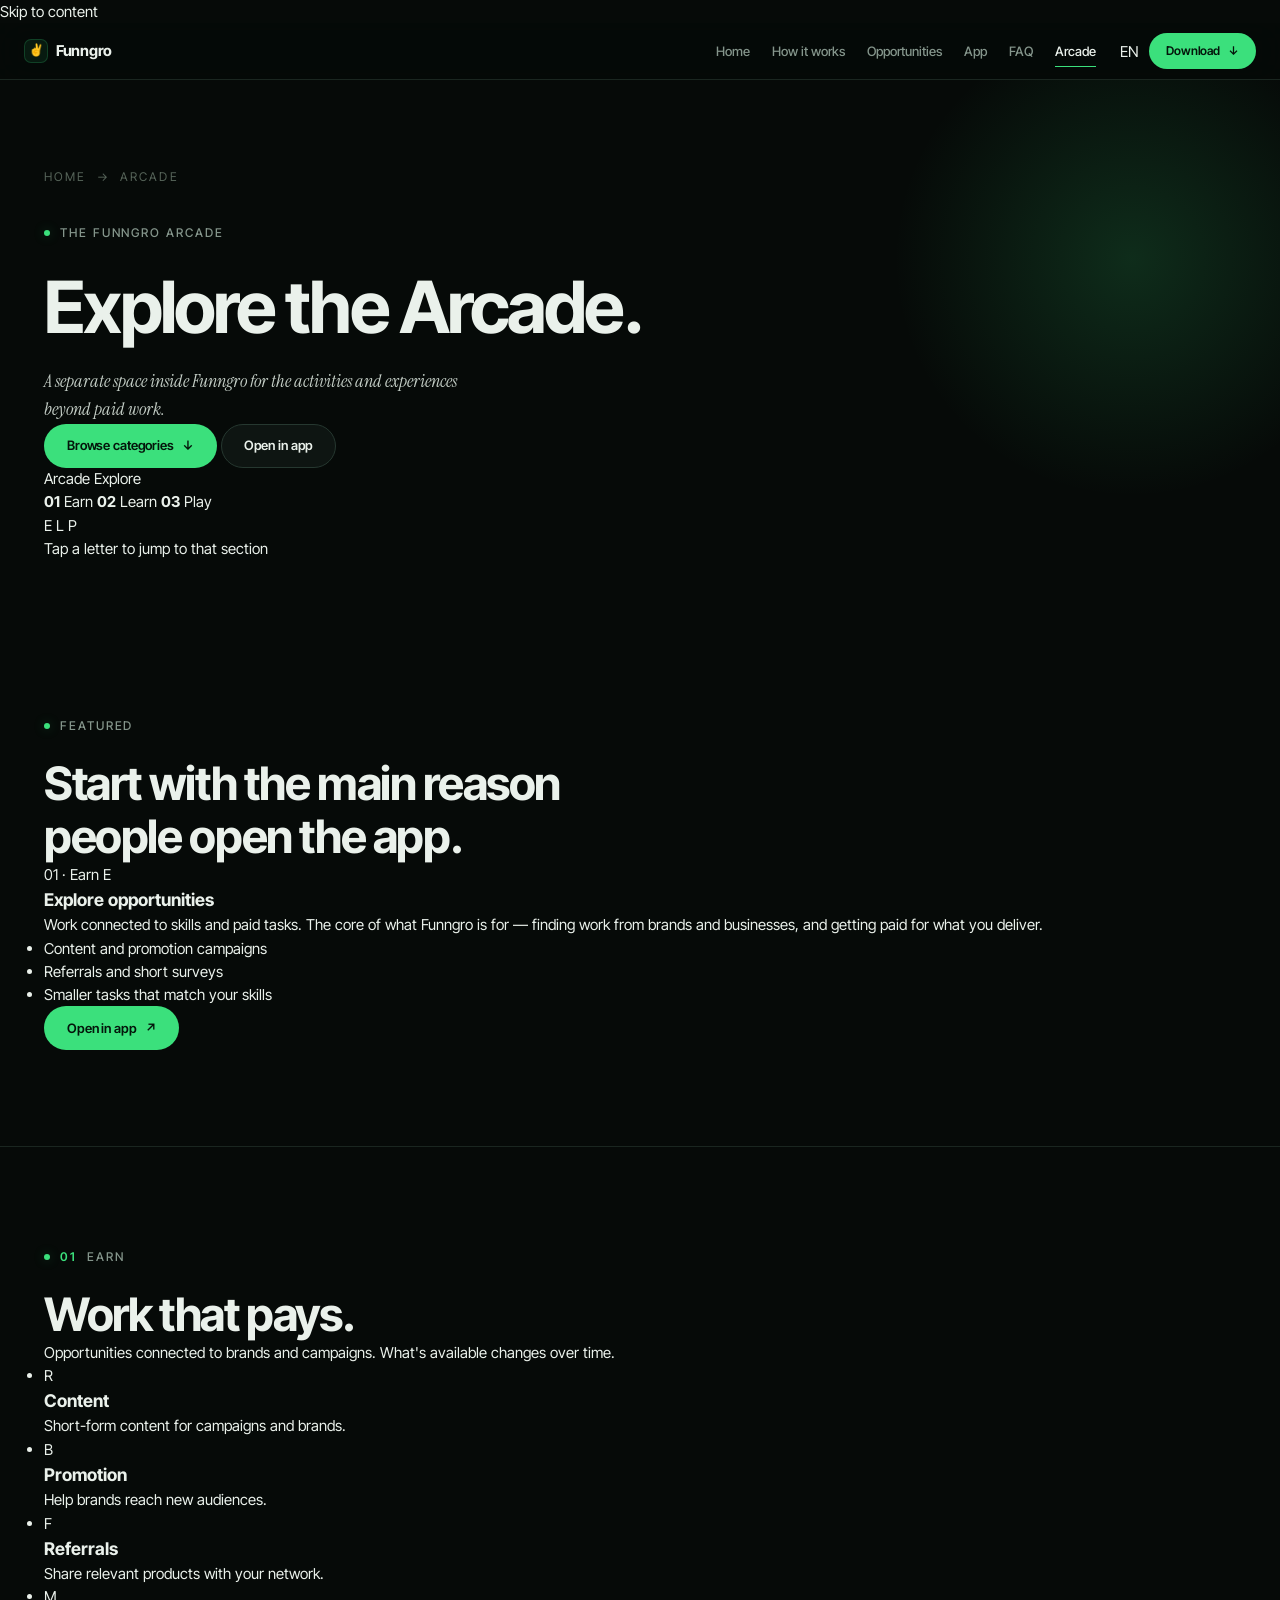
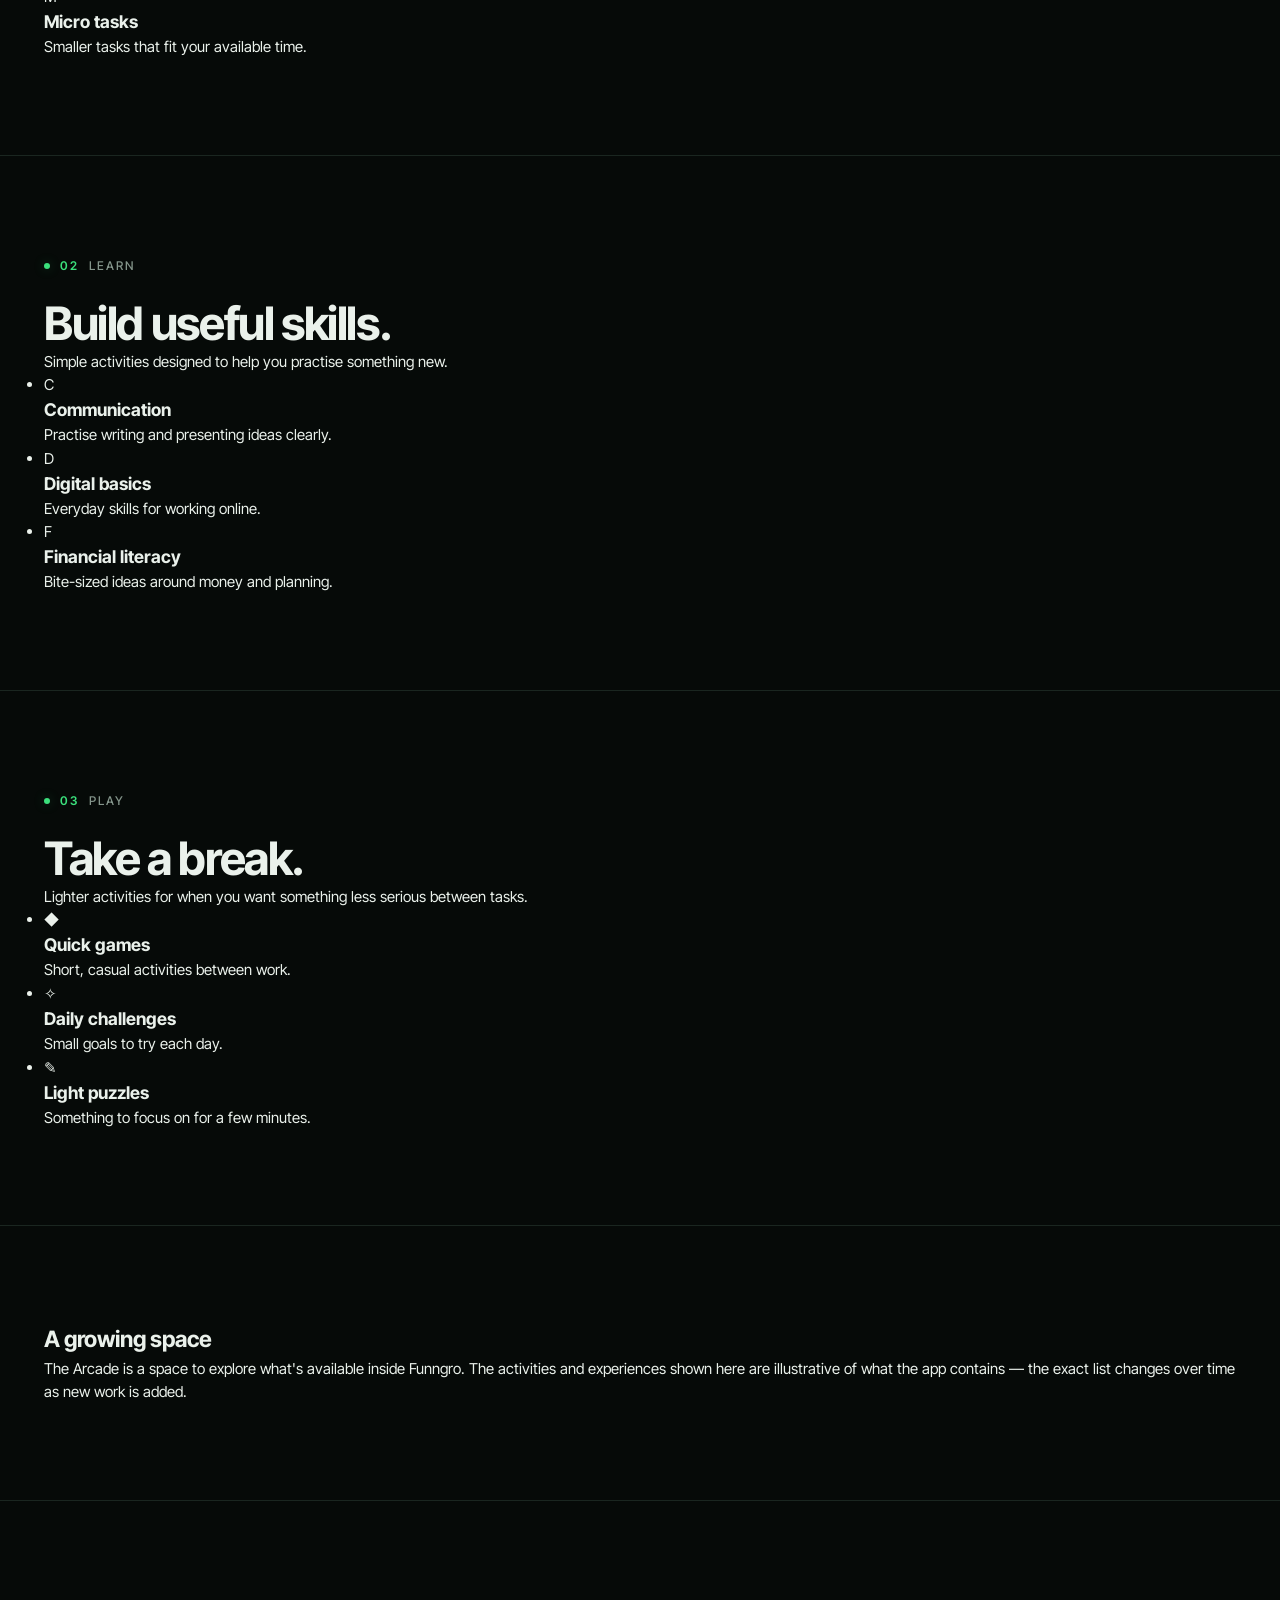
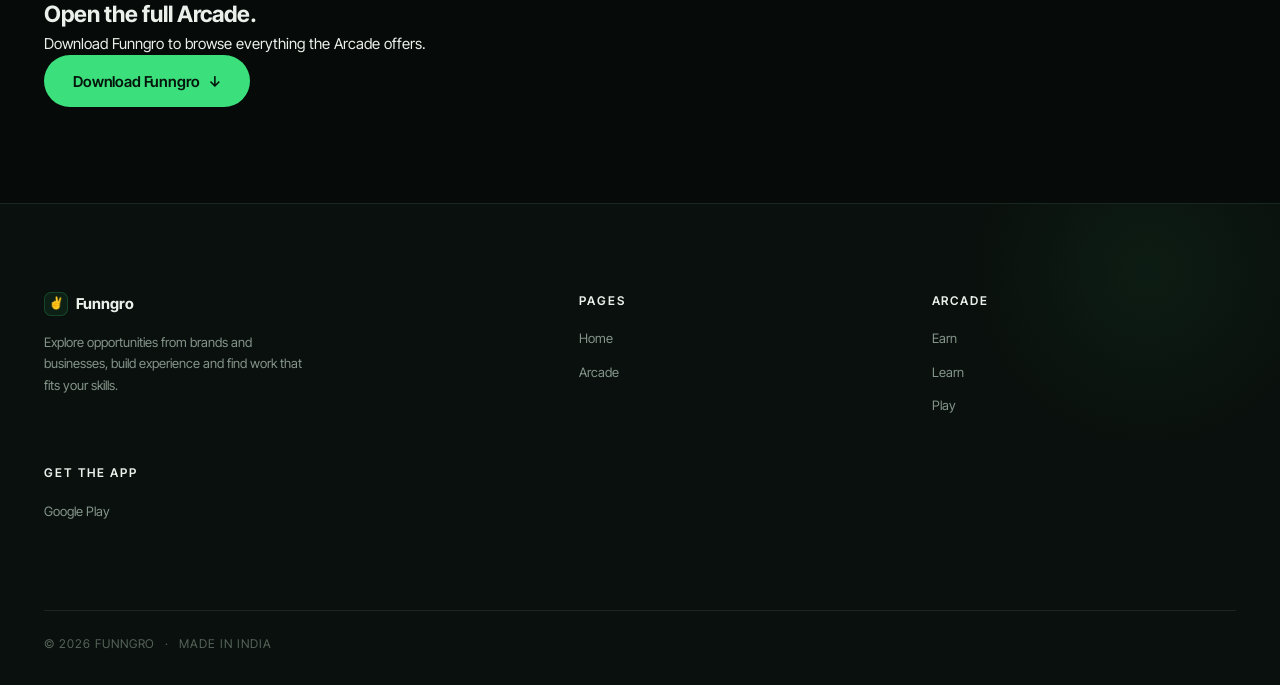
==== commit 020ecb31: "Update arcade.html" ====
--- a/arcade.html
+++ b/arcade.html
@@ -5,258 +5,263 @@
 <meta name="viewport" content="width=device-width,initial-scale=1,viewport-fit=cover" />
 <meta name="theme-color" content="#060A08" />
 
-<title>Funngro Arcade — twenty apps across earn, learn, puzzle &amp; play</title>
-<meta name="description" content="Funngro Arcade is the wider Funngro shelf: twenty apps across four categories — Earn, Learn, Puzzle &amp; Brain and Play &amp; Classics." />
-<link rel="canonical" href="https://REPLACE-ME.vercel.app/arcade.html" />
+<title>Funngro Arcade | Explore, Learn &amp; Play</title>
+<meta name="description" content="Explore the Funngro Arcade and discover its activities and experiences in one place." />
+<link rel="canonical" href="https://manishsvaveg.github.io/funngro-redesign/arcade.html" />
 
 <meta property="og:type" content="website" />
-<meta property="og:title" content="Funngro Arcade — twenty apps across four categories" />
-<meta property="og:description" content="Some pay, some teach, some are for passing five minutes between classes." />
+<meta property="og:title" content="Funngro Arcade | Explore, Learn &amp; Play" />
+<meta property="og:description" content="Explore the Funngro Arcade and discover its activities and experiences in one place." />
+<meta property="og:url" content="https://manishsvaveg.github.io/funngro-redesign/arcade.html" />
 <meta property="og:image" content="./og-image.png" />
 <meta name="twitter:card" content="summary_large_image" />
-<meta name="twitter:title" content="Funngro Arcade — twenty apps across four categories" />
-<meta name="twitter:description" content="Earn, Learn, Puzzle &amp; Brain, Play &amp; Classics — the wider Funngro shelf." />
-
+<meta name="twitter:title" content="Funngro Arcade | Explore, Learn &amp; Play" />
+<meta name="twitter:description" content="Explore the Funngro Arcade and discover its activities and experiences in one place." />
+
+<link rel="icon" href="./favicon.svg" type="image/svg+xml" />
 <link rel="preconnect" href="https://fonts.googleapis.com">
 <link rel="preconnect" href="https://fonts.gstatic.com" crossorigin>
 <link href="https://fonts.googleapis.com/css2?family=Inter+Tight:wght@400;500;600;700;800&family=Instrument+Serif:ital@0;1&display=swap" rel="stylesheet">
 <link rel="stylesheet" href="./styles.css">
+
+<script type="application/ld+json">
+{ "@context": "https://schema.org", "@type": "BreadcrumbList",
+  "itemListElement": [
+    { "@type": "ListItem", "position": 1, "name": "Home", "item": "https://manishsvaveg.github.io/funngro-redesign/" },
+    { "@type": "ListItem", "position": 2, "name": "Arcade", "item": "https://manishsvaveg.github.io/funngro-redesign/arcade.html" }
+  ]
+}
+</script>
 </head>
 <body>
+
+<a class="skip-link" href="#main-content">Skip to content</a>
 
 <header class="header" id="site-header">
   <div class="header-inner">
     <a href="./index.html" class="brand" aria-label="Funngro home">
       <span class="brand-mark" aria-hidden="true">✌</span><span>Funngro</span>
     </a>
-
     <button class="nav-toggle" type="button" aria-label="Toggle navigation" aria-expanded="false" aria-controls="site-nav">
       <span></span>
     </button>
-
     <nav class="nav" id="site-nav" aria-label="Primary">
-      <a href="./index.html">Earn</a>
-      <a href="./index.html#stories">Stories</a>
-      <a href="./index.html#brands">For Brands</a>
+      <a href="./index.html">Home</a>
+      <a href="./index.html#how">How it works</a>
+      <a href="./index.html#work">Opportunities</a>
+      <a href="./index.html#app">App</a>
+      <a href="./index.html#faq">FAQ</a>
       <a href="./arcade.html" class="active">Arcade</a>
     </nav>
-
     <div class="header-actions">
-      <button class="lang" type="button" aria-label="Language: English">EN</button>
+      <span class="lang-indicator" aria-label="Language: English">EN</span>
       <a class="btn btn-primary btn-sm" href="https://play.google.com/store/apps/details?id=com.funngro" target="_blank" rel="noopener">Download <span class="arrow down" aria-hidden="true">↓</span></a>
     </div>
   </div>
 </header>
 
-<main>
+<main id="main-content">
 
 <!-- ARCADE HERO -->
 <section class="arcade-hero">
+  <div class="arcade-depth" aria-hidden="true"></div>
   <div class="container">
     <nav class="crumbs reveal" aria-label="Breadcrumb">
       <a href="./index.html">Home</a>
       <span aria-hidden="true">→</span>
       <span aria-current="page">Arcade</span>
     </nav>
+
+    <div class="arcade-hero-grid">
+      <div class="reveal reveal--left">
+        <div class="section-label">The Funngro Arcade</div>
+        <h1 class="arcade-title">Explore the Arcade.</h1>
+        <p class="arcade-lede">A separate space inside Funngro for the activities and experiences beyond paid work.</p>
+        <div class="arcade-hero-ctas">
+          <a class="btn btn-primary" href="#earn">Browse categories <span class="arrow" aria-hidden="true">↓</span></a>
+          <a class="btn btn-secondary" href="https://play.google.com/store/apps/details?id=com.funngro" target="_blank" rel="noopener">Open in app</a>
+        </div>
+      </div>
+
+      <!-- Interactive phone mockup with tabs + E L P tiles -->
+      <div class="arcade-hero-visual reveal reveal--right">
+        <div class="arcade-phone-stage">
+          <div class="arcade-phone-shadow" aria-hidden="true"></div>
+
+          <div class="arcade-phone" role="img" aria-label="Illustrative Arcade preview">
+            <div class="arcade-screen">
+
+              <div class="arcade-top">
+                <span class="arcade-app-title">Arcade</span>
+                <span class="arcade-app-pill">Explore</span>
+              </div>
+
+              <!-- Tabs (also clickable) -->
+              <nav class="arcade-tabs" aria-label="Arcade sections">
+                <a class="arcade-tab is-active" href="#earn" data-tab="earn"><b>01</b> Earn</a>
+                <a class="arcade-tab" href="#learn" data-tab="learn"><b>02</b> Learn</a>
+                <a class="arcade-tab" href="#play" data-tab="play"><b>03</b> Play</a>
+              </nav>
+
+              <!-- E / L / P tiles (clickable) -->
+              <div class="arcade-content">
+                <a class="arcade-elp-tile arcade-elp-tile--e" href="#earn" data-tab="earn" aria-label="Go to Earn section">E</a>
+                <a class="arcade-elp-tile arcade-elp-tile--l" href="#learn" data-tab="learn" aria-label="Go to Learn section">L</a>
+                <a class="arcade-elp-tile arcade-elp-tile--p" href="#play" data-tab="play" aria-label="Go to Play section">P</a>
+              </div>
+
+              <div class="arcade-nav-dots" aria-hidden="true">
+                <span></span><span></span><span></span>
+              </div>
+
+            </div>
+          </div>
+        </div>
+        <p class="arcade-phone-caption">Tap a letter to jump to that section</p>
+      </div>
+
+    </div>
+  </div>
+</section>
+
+<!-- FEATURED -->
+<section class="section section--flush" id="browse">
+  <div class="container">
     <div class="reveal">
-      <div class="section-label">The Funngro Arcade</div>
-      <h1 class="arcade-title">Twenty apps. <em>Four ways to use them.</em></h1>
-      <p class="arcade-lede">The wider Funngro shelf. Some pay. Some teach. Some are just for passing five minutes between classes.</p>
-    </div>
-  </div>
-</section>
-
-<!-- TWO MAIN APPS -->
-<section class="section section--flush">
-  <div class="container">
-    <div class="reveal">
-      <div class="section-label">The two main apps</div>
-      <h2 class="h2">Start here. <em class="accent-i">The rest are extras.</em></h2>
-    </div>
-    <div class="twoapps reveal">
-      <a class="twoapp" href="https://play.google.com/store/apps/details?id=com.funngro" target="_blank" rel="noopener">
-        <span class="twoapp-tile" aria-hidden="true">F</span>
-        <div>
-          <div class="twoapp-head"><h3 class="twoapp-name">Funngro</h3><span class="twoapp-tag">Primary</span></div>
-          <p class="twoapp-desc">The main earning app. Brand campaigns, instant UPI/bank payouts, the Income Ladder.</p>
-          <span class="twoapp-cta">Play Store <span class="arrow" aria-hidden="true">↗</span></span>
-        </div>
-      </a>
-      <a class="twoapp" href="https://play.google.com/store/apps/details?id=com.funngro" target="_blank" rel="noopener">
-        <span class="twoapp-tile" aria-hidden="true">S</span>
-        <div>
-          <div class="twoapp-head"><h3 class="twoapp-name">Funngro SheLancer</h3><span class="twoapp-tag">Primary</span></div>
-          <p class="twoapp-desc">Women-only vertical. Verified, safe, women-only campaigns and Clans.</p>
-          <span class="twoapp-cta">Play Store <span class="arrow" aria-hidden="true">↗</span></span>
-        </div>
-      </a>
-    </div>
-  </div>
-</section>
-
-<!-- CATEGORY NAV -->
+      <div class="section-label">Featured</div>
+      <h2 class="h2">Start with the main reason people open the app.</h2>
+    </div>
+    <div class="featured-card reveal">
+      <div class="featured-card__visual" aria-hidden="true">
+        <span class="featured-badge">01 · Earn</span>
+        <span class="featured-tile">E</span>
+      </div>
+      <div class="featured-card__body">
+        <h3 class="featured-card__title">Explore opportunities</h3>
+        <p class="featured-card__text">Work connected to skills and paid tasks. The core of what Funngro is for — finding work from brands and businesses, and getting paid for what you deliver.</p>
+        <ul class="featured-list">
+          <li>Content and promotion campaigns</li>
+          <li>Referrals and short surveys</li>
+          <li>Smaller tasks that match your skills</li>
+        </ul>
+        <a class="btn btn-primary" href="https://play.google.com/store/apps/details?id=com.funngro" target="_blank" rel="noopener">Open in app <span class="arrow" aria-hidden="true">↗</span></a>
+      </div>
+    </div>
+  </div>
+</section>
+
+<!-- EARN -->
+<section class="section arcade-cat" id="earn">
+  <div class="container">
+    <div class="arcade-cat-head reveal">
+      <div>
+        <div class="section-label"><span class="num">01</span> Earn</div>
+        <h2 class="h2">Work that pays.</h2>
+      </div>
+      <p class="arcade-cat-desc">Opportunities connected to brands and campaigns. What's available changes over time.</p>
+    </div>
+    <ul class="arcade-grid" data-reveal-group>
+      <li class="arcade-tile-card tilt-card">
+        <span class="arcade-tile-card__mark" aria-hidden="true">R</span>
+        <h3 class="arcade-tile-card__title">Content</h3>
+        <p class="arcade-tile-card__body">Short-form content for campaigns and brands.</p>
+      </li>
+      <li class="arcade-tile-card tilt-card">
+        <span class="arcade-tile-card__mark" aria-hidden="true">B</span>
+        <h3 class="arcade-tile-card__title">Promotion</h3>
+        <p class="arcade-tile-card__body">Help brands reach new audiences.</p>
+      </li>
+      <li class="arcade-tile-card tilt-card">
+        <span class="arcade-tile-card__mark" aria-hidden="true">F</span>
+        <h3 class="arcade-tile-card__title">Referrals</h3>
+        <p class="arcade-tile-card__body">Share relevant products with your network.</p>
+      </li>
+      <li class="arcade-tile-card tilt-card">
+        <span class="arcade-tile-card__mark" aria-hidden="true">M</span>
+        <h3 class="arcade-tile-card__title">Micro tasks</h3>
+        <p class="arcade-tile-card__body">Smaller tasks that fit your available time.</p>
+      </li>
+    </ul>
+  </div>
+</section>
+
+<!-- LEARN -->
+<section class="section arcade-cat" id="learn">
+  <div class="container">
+    <div class="arcade-cat-head reveal">
+      <div>
+        <div class="section-label"><span class="num">02</span> Learn</div>
+        <h2 class="h2">Build useful skills.</h2>
+      </div>
+      <p class="arcade-cat-desc">Simple activities designed to help you practise something new.</p>
+    </div>
+    <ul class="arcade-grid" data-reveal-group>
+      <li class="arcade-tile-card tilt-card">
+        <span class="arcade-tile-card__mark" aria-hidden="true">C</span>
+        <h3 class="arcade-tile-card__title">Communication</h3>
+        <p class="arcade-tile-card__body">Practise writing and presenting ideas clearly.</p>
+      </li>
+      <li class="arcade-tile-card tilt-card">
+        <span class="arcade-tile-card__mark" aria-hidden="true">D</span>
+        <h3 class="arcade-tile-card__title">Digital basics</h3>
+        <p class="arcade-tile-card__body">Everyday skills for working online.</p>
+      </li>
+      <li class="arcade-tile-card tilt-card">
+        <span class="arcade-tile-card__mark" aria-hidden="true">F</span>
+        <h3 class="arcade-tile-card__title">Financial literacy</h3>
+        <p class="arcade-tile-card__body">Bite-sized ideas around money and planning.</p>
+      </li>
+    </ul>
+  </div>
+</section>
+
+<!-- PLAY -->
+<section class="section arcade-cat" id="play">
+  <div class="container">
+    <div class="arcade-cat-head reveal">
+      <div>
+        <div class="section-label"><span class="num">03</span> Play</div>
+        <h2 class="h2">Take a break.</h2>
+      </div>
+      <p class="arcade-cat-desc">Lighter activities for when you want something less serious between tasks.</p>
+    </div>
+    <ul class="arcade-grid" data-reveal-group>
+      <li class="arcade-tile-card tilt-card">
+        <span class="arcade-tile-card__mark" aria-hidden="true">◆</span>
+        <h3 class="arcade-tile-card__title">Quick games</h3>
+        <p class="arcade-tile-card__body">Short, casual activities between work.</p>
+      </li>
+      <li class="arcade-tile-card tilt-card">
+        <span class="arcade-tile-card__mark" aria-hidden="true">✧</span>
+        <h3 class="arcade-tile-card__title">Daily challenges</h3>
+        <p class="arcade-tile-card__body">Small goals to try each day.</p>
+      </li>
+      <li class="arcade-tile-card tilt-card">
+        <span class="arcade-tile-card__mark" aria-hidden="true">✎</span>
+        <h3 class="arcade-tile-card__title">Light puzzles</h3>
+        <p class="arcade-tile-card__body">Something to focus on for a few minutes.</p>
+      </li>
+    </ul>
+  </div>
+</section>
+
+<!-- NOTE -->
 <section class="section">
   <div class="container">
-    <nav class="catnav reveal" id="catnav" aria-label="Arcade categories">
-      <button class="catbtn" data-cat="earn" type="button"><span class="num">01</span>Earn</button>
-      <button class="catbtn" data-cat="learn" type="button"><span class="num">02</span>Learn</button>
-      <button class="catbtn" data-cat="puzzle" type="button"><span class="num">03</span>Puzzle &amp; Brain</button>
-      <button class="catbtn" data-cat="play" type="button"><span class="num">04</span>Play &amp; Classics</button>
-    </nav>
-  </div>
-</section>
-
-<!-- SECTION 01 — EARN -->
-<section class="section" id="cat-earn">
-  <div class="container">
-    <div class="cat-section-head reveal">
-      <div class="section-label"><span class="num">01</span> Earn</div>
-      <h2 class="h2">Apps that pay you.</h2>
-      <span class="cat-section-count">3 apps</span>
-    </div>
-    <ul class="cat-grid" data-stagger>
-      <li><article class="acard">
-        <div class="acard-head"><span class="acard-tile" aria-hidden="true">B</span><h3 class="acard-title">Bug Bash</h3><span class="acard-tag">Earn</span></div>
-        <p class="acard-desc">Find bugs in real apps. Get paid per valid report.</p>
-        <a class="acard-cta" href="https://play.google.com/store/apps/details?id=com.funngro" target="_blank" rel="noopener" aria-label="Play Store — Bug Bash">Play Store <span class="arrow" aria-hidden="true">↗</span></a>
-      </article></li>
-      <li><article class="acard">
-        <div class="acard-head"><span class="acard-tile" aria-hidden="true">Q</span><h3 class="acard-title">Skill Quest</h3><span class="acard-tag">Earn</span></div>
-        <p class="acard-desc">Prove your skill in different subjects. Earn per completed challenge.</p>
-        <a class="acard-cta" href="https://play.google.com/store/apps/details?id=com.funngro" target="_blank" rel="noopener" aria-label="Play Store — Skill Quest">Play Store <span class="arrow" aria-hidden="true">↗</span></a>
-      </article></li>
-      <li><article class="acard">
-        <div class="acard-head"><span class="acard-tile" aria-hidden="true">L</span><h3 class="acard-title">Learn &amp; Earn</h3><span class="acard-tag">Earn</span></div>
-        <p class="acard-desc">Learn a topic, pass the check, get paid.</p>
-        <a class="acard-cta" href="https://play.google.com/store/apps/details?id=com.funngro" target="_blank" rel="noopener" aria-label="Play now — Learn and Earn">Play now <span class="arrow" aria-hidden="true">↗</span></a>
-      </article></li>
-    </ul>
-  </div>
-</section>
-
-<!-- SECTION 02 — LEARN -->
-<section class="section" id="cat-learn">
-  <div class="container">
-    <div class="cat-section-head reveal">
-      <div class="section-label"><span class="num">02</span> Learn</div>
-      <h2 class="h2">Apps that teach.</h2>
-      <span class="cat-section-count">2 apps</span>
-    </div>
-    <ul class="cat-grid" data-stagger>
-      <li><article class="acard">
-        <div class="acard-head"><span class="acard-tile" aria-hidden="true">F</span><h3 class="acard-title">Financial Literacy</h3><span class="acard-tag">Learn</span></div>
-        <p class="acard-desc">Money basics for young Indians, bite-sized.</p>
-        <a class="acard-cta" href="https://play.google.com/store/apps/details?id=com.funngro" target="_blank" rel="noopener" aria-label="Play Store — Financial Literacy">Play Store <span class="arrow" aria-hidden="true">↗</span></a>
-      </article></li>
-      <li><article class="acard">
-        <div class="acard-head"><span class="acard-tile" aria-hidden="true">M</span><h3 class="acard-title">Maths Function</h3><span class="acard-tag">Learn</span></div>
-        <p class="acard-desc">Drills for add, subtract, multiply, divide. Timed.</p>
-        <a class="acard-cta" href="https://play.google.com/store/apps/details?id=com.funngro" target="_blank" rel="noopener" aria-label="Play Store — Maths Function">Play Store <span class="arrow" aria-hidden="true">↗</span></a>
-      </article></li>
-    </ul>
-  </div>
-</section>
-
-<!-- SECTION 03 — PUZZLE & BRAIN -->
-<section class="section" id="cat-puzzle">
-  <div class="container">
-    <div class="cat-section-head reveal">
-      <div class="section-label"><span class="num">03</span> Puzzle &amp; Brain</div>
-      <h2 class="h2">Flex your mind.</h2>
-      <span class="cat-section-count">7 apps</span>
-    </div>
-    <ul class="cat-grid" data-stagger>
-      <li><article class="acard">
-        <div class="acard-head"><span class="acard-tile" aria-hidden="true">S</span><h3 class="acard-title">Sudoku</h3><span class="acard-tag">Puzzle</span></div>
-        <p class="acard-desc">Daily logic grid. Streaks and leaderboards.</p>
-        <a class="acard-cta" href="https://play.google.com/store/apps/details?id=com.funngro" target="_blank" rel="noopener" aria-label="Play now — Sudoku">Play now <span class="arrow" aria-hidden="true">↗</span></a>
-      </article></li>
-      <li><article class="acard">
-        <div class="acard-head"><span class="acard-tile" aria-hidden="true">C</span><h3 class="acard-title">Crossword</h3><span class="acard-tag">Puzzle</span></div>
-        <p class="acard-desc">India-themed crosswords, updated daily.</p>
-        <a class="acard-cta" href="https://play.google.com/store/apps/details?id=com.funngro" target="_blank" rel="noopener" aria-label="Play Store — Crossword">Play Store <span class="arrow" aria-hidden="true">↗</span></a>
-      </article></li>
-      <li><article class="acard">
-        <div class="acard-head"><span class="acard-tile" aria-hidden="true">W</span><h3 class="acard-title">Word Cookie Fun</h3><span class="acard-tag">Puzzle</span></div>
-        <p class="acard-desc">Build words from letter tiles.</p>
-        <a class="acard-cta" href="https://play.google.com/store/apps/details?id=com.funngro" target="_blank" rel="noopener" aria-label="Play Store — Word Cookie Fun">Play Store <span class="arrow" aria-hidden="true">↗</span></a>
-      </article></li>
-      <li><article class="acard">
-        <div class="acard-head"><span class="acard-tile" aria-hidden="true">F</span><h3 class="acard-title">Free Flow</h3><span class="acard-tag">Puzzle</span></div>
-        <p class="acard-desc">Connect coloured dots without crossing lines.</p>
-        <a class="acard-cta" href="https://play.google.com/store/apps/details?id=com.funngro" target="_blank" rel="noopener" aria-label="Play Store — Free Flow">Play Store <span class="arrow" aria-hidden="true">↗</span></a>
-      </article></li>
-      <li><article class="acard">
-        <div class="acard-head"><span class="acard-tile" aria-hidden="true">2</span><h3 class="acard-title">2048</h3><span class="acard-tag">Puzzle</span></div>
-        <p class="acard-desc">The tile-merging classic, smoother.</p>
-        <a class="acard-cta" href="https://play.google.com/store/apps/details?id=com.funngro" target="_blank" rel="noopener" aria-label="Play Store — 2048">Play Store <span class="arrow" aria-hidden="true">↗</span></a>
-      </article></li>
-      <li><article class="acard">
-        <div class="acard-head"><span class="acard-tile" aria-hidden="true">W</span><h3 class="acard-title">Chess</h3><span class="acard-tag">Puzzle</span></div>
-        <p class="acard-desc">Play against the app or friends.</p>
-        <a class="acard-cta" href="https://play.google.com/store/apps/details?id=com.funngro" target="_blank" rel="noopener" aria-label="Play Store — Chess">Play Store <span class="arrow" aria-hidden="true">↗</span></a>
-      </article></li>
-      <li><article class="acard">
-        <div class="acard-head"><span class="acard-tile" aria-hidden="true">S</span><h3 class="acard-title">Solitaire</h3><span class="acard-tag">Puzzle</span></div>
-        <p class="acard-desc">Klondike + Spider. Quiet classic.</p>
-        <a class="acard-cta" href="https://play.google.com/store/apps/details?id=com.funngro" target="_blank" rel="noopener" aria-label="Play Store — Solitaire">Play Store <span class="arrow" aria-hidden="true">↗</span></a>
-      </article></li>
-    </ul>
-  </div>
-</section>
-
-<!-- SECTION 04 — PLAY & CLASSICS -->
-<section class="section" id="cat-play">
-  <div class="container">
-    <div class="cat-section-head reveal">
-      <div class="section-label"><span class="num">04</span> Play &amp; Classics</div>
-      <h2 class="h2">Pass time.</h2>
-      <span class="cat-section-count">6 apps</span>
-    </div>
-    <ul class="cat-grid" data-stagger>
-      <li><article class="acard">
-        <div class="acard-head"><span class="acard-tile" aria-hidden="true">W</span><h3 class="acard-title">Water Splash</h3><span class="acard-tag">Play</span></div>
-        <p class="acard-desc">Quick reflex arcade. Tap, dodge, score.</p>
-        <a class="acard-cta" href="https://play.google.com/store/apps/details?id=com.funngro" target="_blank" rel="noopener" aria-label="Play now — Water Splash">Play now <span class="arrow" aria-hidden="true">↗</span></a>
-      </article></li>
-      <li><article class="acard">
-        <div class="acard-head"><span class="acard-tile" aria-hidden="true">B</span><h3 class="acard-title">Ball Bounce</h3><span class="acard-tag">Play</span></div>
-        <p class="acard-desc">Speed keeps climbing. How long can you last?</p>
-        <a class="acard-cta" href="https://play.google.com/store/apps/details?id=com.funngro" target="_blank" rel="noopener" aria-label="Play Store — Ball Bounce">Play Store <span class="arrow" aria-hidden="true">↗</span></a>
-      </article></li>
-      <li><article class="acard">
-        <div class="acard-head"><span class="acard-tile" aria-hidden="true">B</span><h3 class="acard-title">Brick Breaker</h3><span class="acard-tag">Play</span></div>
-        <p class="acard-desc">The classic. Polished for 2026.</p>
-        <a class="acard-cta" href="https://play.google.com/store/apps/details?id=com.funngro" target="_blank" rel="noopener" aria-label="Play Store — Brick Breaker">Play Store <span class="arrow" aria-hidden="true">↗</span></a>
-      </article></li>
-      <li><article class="acard">
-        <div class="acard-head"><span class="acard-tile" aria-hidden="true">T</span><h3 class="acard-title">Tetris</h3><span class="acard-tag">Play</span></div>
-        <p class="acard-desc">You know the rules. We made it smoother.</p>
-        <a class="acard-cta" href="https://play.google.com/store/apps/details?id=com.funngro" target="_blank" rel="noopener" aria-label="Play Store — Tetris">Play Store <span class="arrow" aria-hidden="true">↗</span></a>
-      </article></li>
-      <li><article class="acard">
-        <div class="acard-head"><span class="acard-tile" aria-hidden="true">T</span><h3 class="acard-title">Tic Tac Toe</h3><span class="acard-tag">Play</span></div>
-        <p class="acard-desc">Play with friends. Private rooms.</p>
-        <a class="acard-cta" href="https://play.google.com/store/apps/details?id=com.funngro" target="_blank" rel="noopener" aria-label="Play Store — Tic Tac Toe">Play Store <span class="arrow" aria-hidden="true">↗</span></a>
-      </article></li>
-      <li><article class="acard">
-        <div class="acard-head"><span class="acard-tile" aria-hidden="true">L</span><h3 class="acard-title">Ludo</h3><span class="acard-tag">Play</span></div>
-        <p class="acard-desc">Four-player classic. Voice rooms, tournaments.</p>
-        <a class="acard-cta" href="https://play.google.com/store/apps/details?id=com.funngro" target="_blank" rel="noopener" aria-label="Play Store — Ludo">Play Store <span class="arrow" aria-hidden="true">↗</span></a>
-      </article></li>
-    </ul>
-  </div>
-</section>
-
-<!-- FINAL CTA -->
+    <div class="note reveal">
+      <h2 class="note-title">A growing space</h2>
+      <p class="note-body">The Arcade is a space to explore what's available inside Funngro. The activities and experiences shown here are illustrative of what the app contains — the exact list changes over time as new work is added.</p>
+    </div>
+  </div>
+</section>
+
+<!-- CTA -->
 <section class="section">
   <div class="container">
-    <div class="arcade-cta reveal reveal--scale">
-      <div class="section-label">All in one place</div>
-      <h2 class="arcade-cta-title">Want all twenty? <em>Download Funngro.</em></h2>
-      <p class="arcade-cta-lede">The main earning app is the shortcut to everything.</p>
+    <div class="download-cta reveal">
+      <h2 class="download-cta-title">Open the full Arcade.</h2>
+      <p class="download-cta-lede">Download Funngro to browse everything the Arcade offers.</p>
       <a class="btn btn-primary btn-lg" href="https://play.google.com/store/apps/details?id=com.funngro" target="_blank" rel="noopener">Download Funngro <span class="arrow down" aria-hidden="true">↓</span></a>
-      <p class="arcade-cta-meta">20 apps · available on Google Play</p>
     </div>
   </div>
 </section>
@@ -268,9 +273,8 @@
     <div class="footer-grid">
       <div class="footer-brand">
         <div class="footer-logo"><span class="footer-mark" aria-hidden="true">✌</span><span>Funngro</span></div>
-        <p class="footer-blurb">India's youth, India's brands. Get paid in INR for real brand work — from where you are.</p>
-      </div>
-
+        <p class="footer-blurb">Explore opportunities from brands and businesses, build experience and find work that fits your skills.</p>
+      </div>
       <div class="footer-col">
         <h3 class="footer-col-title">Pages</h3>
         <ul>
@@ -278,27 +282,29 @@
           <li><a href="./arcade.html">Arcade</a></li>
         </ul>
       </div>
-
       <div class="footer-col">
-        <h3 class="footer-col-title">Arcade Categories</h3>
+        <h3 class="footer-col-title">Arcade</h3>
         <ul>
-          <li><a href="#cat-earn">Earn</a></li>
-          <li><a href="#cat-learn">Learn</a></li>
-          <li><a href="#cat-puzzle">Puzzle &amp; Brain</a></li>
-          <li><a href="#cat-play">Play &amp; Classics</a></li>
+          <li><a href="#earn">Earn</a></li>
+          <li><a href="#learn">Learn</a></li>
+          <li><a href="#play">Play</a></li>
         </ul>
       </div>
-    </div>
-
+      <div class="footer-col">
+        <h3 class="footer-col-title">Get the app</h3>
+        <ul>
+          <li><a href="https://play.google.com/store/apps/details?id=com.funngro" target="_blank" rel="noopener">Google Play</a></li>
+        </ul>
+      </div>
+    </div>
     <div class="footer-bar">
-      <span>© 2026 FUNNGRO</span>
+      <span>© 2026 Funngro</span>
       <span>·</span>
-      <span>MADE IN INDIA</span>
-      <span style="margin-left:auto"><strong>4.2</strong> PLAY STORE · <strong>70 LAKH+</strong> YOUNG INDIANS · <strong>SHARK TANK INDIA S2</strong></span>
+      <span>Made in India</span>
     </div>
   </div>
 </footer>
 
 <script src="./script.js" defer></script>
 </body>
-</html>+</html>
